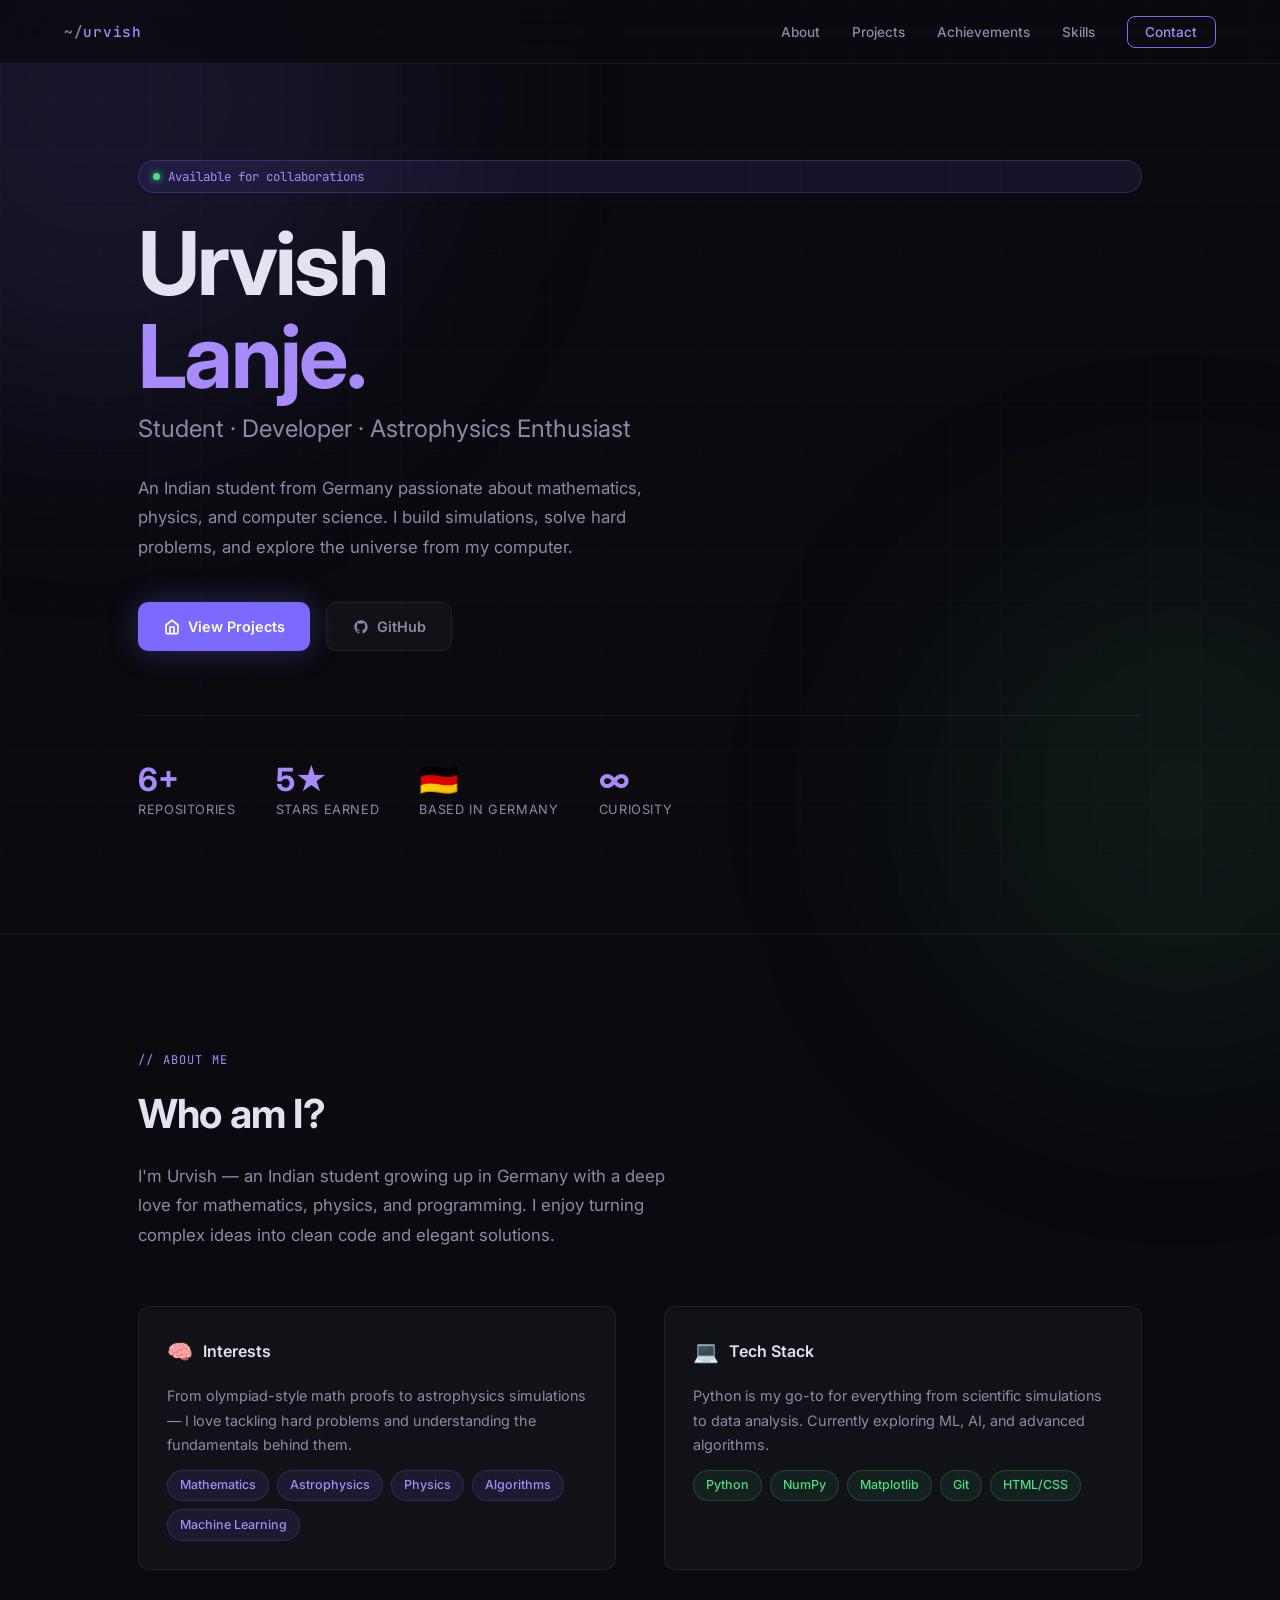
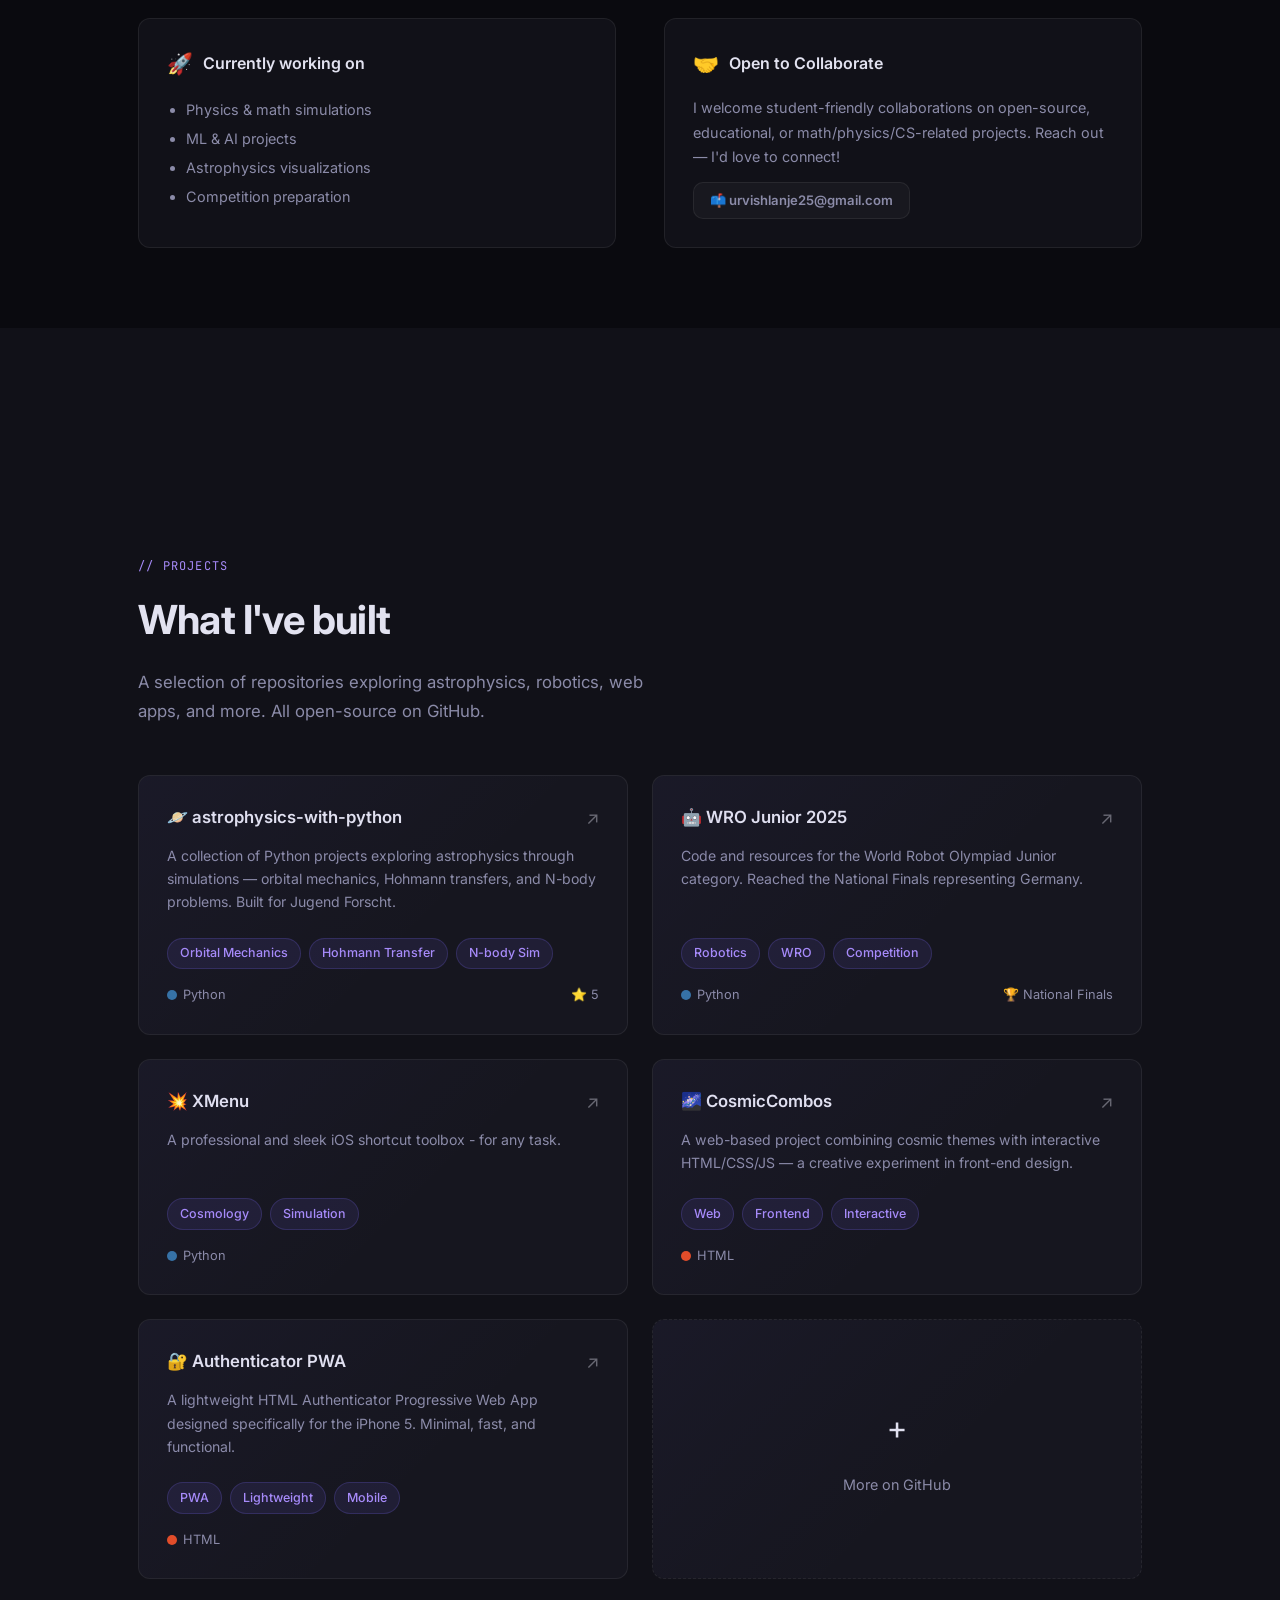
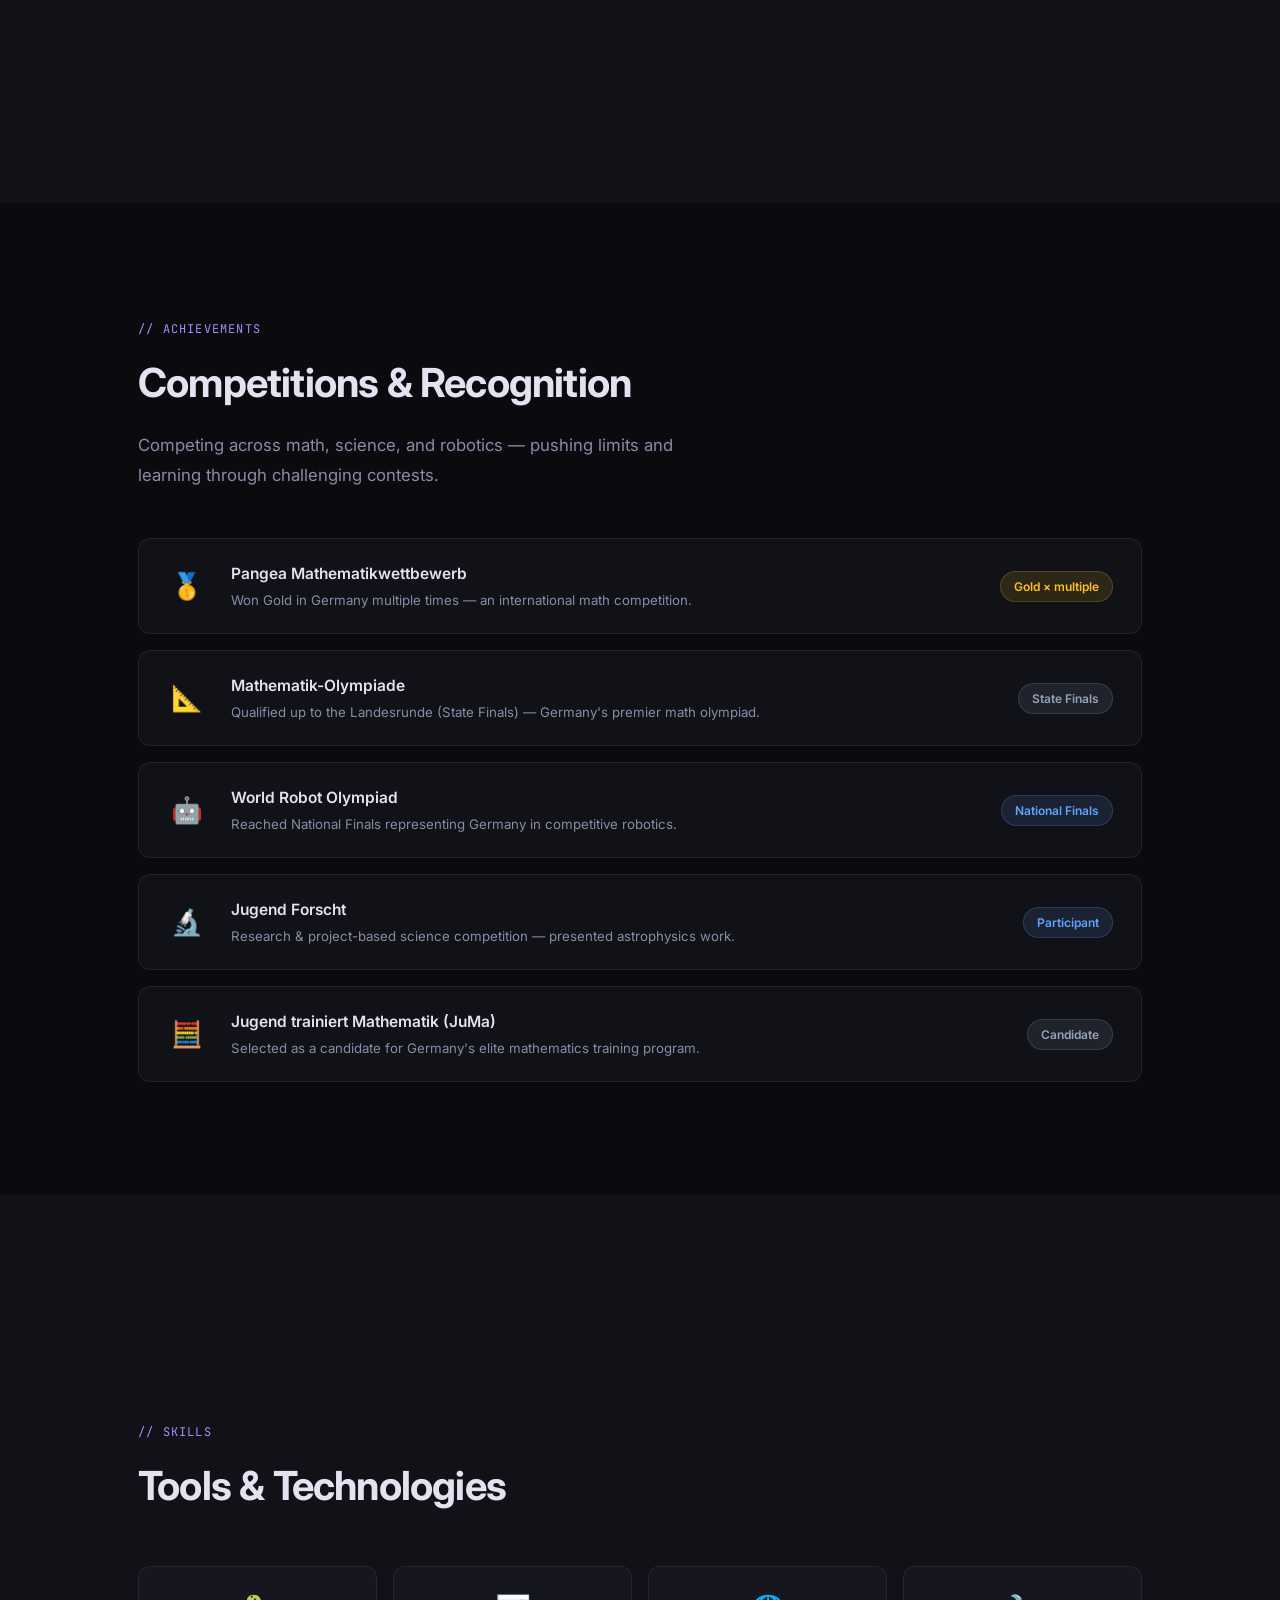
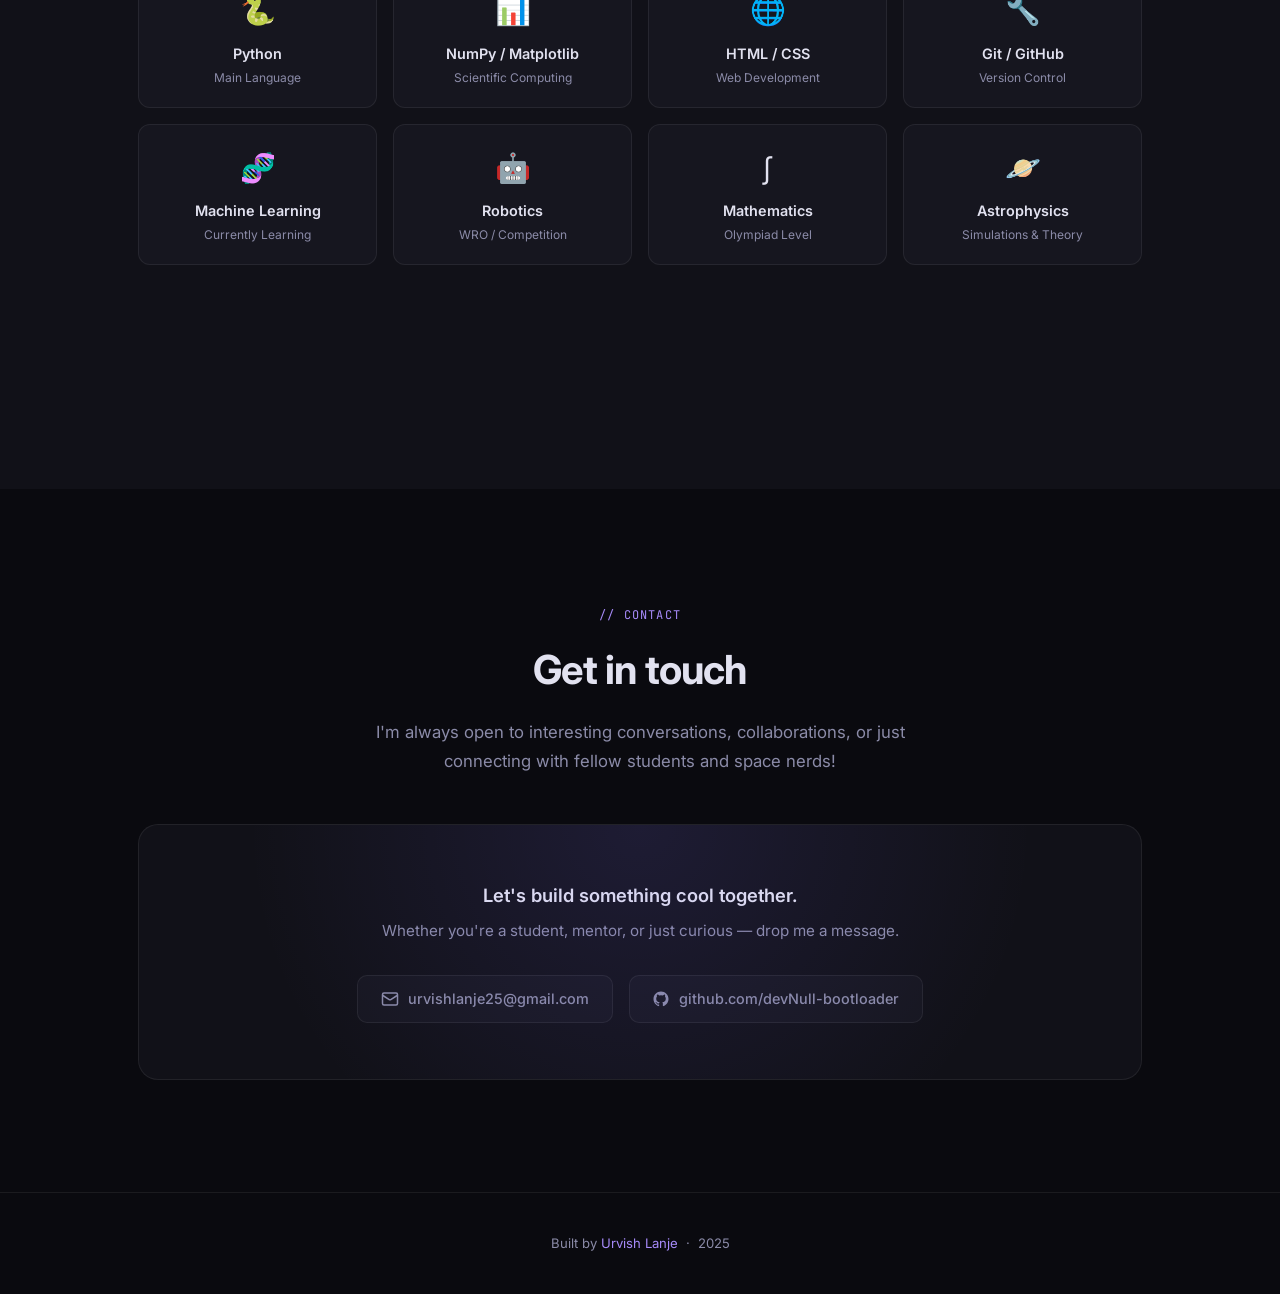
==== index.html @ a24f6a7b "Update project link from Urknall25 to XMenu" ====
<!DOCTYPE html>
<html lang="en">
<head>
  <meta charset="UTF-8" />
  <meta name="viewport" content="width=device-width, initial-scale=1.0" />
  <title>Urvish Lanje — Developer & Problem Solver</title>
  <meta name="description" content="Personal website of Urvish Lanje — student, developer, astrophysics enthusiast." />
  <link rel="preconnect" href="https://fonts.googleapis.com" />
  <link rel="preconnect" href="https://fonts.gstatic.com" crossorigin />
  <link href="https://fonts.googleapis.com/css2?family=Inter:wght@300;400;500;600;700&family=JetBrains+Mono:wght@400;500&display=swap" rel="stylesheet" />
  <style>
    /* ── Reset & Variables ─────────────────────────────── */
    *, *::before, *::after { box-sizing: border-box; margin: 0; padding: 0; }

    :root {
      --bg:        #0a0a0f;
      --bg2:       #111118;
      --bg3:       #16161f;
      --border:    rgba(255,255,255,.07);
      --accent:    #7c6aff;
      --accent2:   #a78bfa;
      --text:      #e2e2f0;
      --text-dim:  #8b8ba8;
      --green:     #4ade80;
      --radius:    12px;
      --transition: .25s cubic-bezier(.4,0,.2,1);
    }

    html { scroll-behavior: smooth; }

    body {
      font-family: 'Inter', sans-serif;
      background: var(--bg);
      color: var(--text);
      line-height: 1.6;
      overflow-x: hidden;
    }

    a { color: inherit; text-decoration: none; }

    /* ── Animated Background ───────────────────────────── */
    .bg-grid {
      position: fixed; inset: 0; z-index: 0;
      background-image:
        linear-gradient(rgba(124,106,255,.03) 1px, transparent 1px),
        linear-gradient(90deg, rgba(124,106,255,.03) 1px, transparent 1px);
      background-size: 50px 50px;
      pointer-events: none;
    }

    .bg-orb {
      position: fixed; border-radius: 50%;
      filter: blur(120px); pointer-events: none; z-index: 0;
    }
    .bg-orb-1 {
      width: 600px; height: 600px;
      background: rgba(124,106,255,.12);
      top: -200px; left: -200px;
    }
    .bg-orb-2 {
      width: 500px; height: 500px;
      background: rgba(74,222,128,.07);
      bottom: -150px; right: -150px;
    }

    /* ── Navigation ────────────────────────────────────── */
    nav {
      position: fixed; top: 0; left: 0; right: 0; z-index: 100;
      display: flex; align-items: center; justify-content: space-between;
      padding: 0 clamp(1.5rem, 5vw, 4rem);
      height: 64px;
      background: rgba(10,10,15,.8);
      backdrop-filter: blur(16px);
      border-bottom: 1px solid var(--border);
    }

    .nav-logo {
      font-family: 'JetBrains Mono', monospace;
      font-weight: 500;
      font-size: .9rem;
      color: var(--accent2);
      letter-spacing: .05em;
    }
    .nav-logo span { color: var(--text-dim); }

    .nav-links {
      display: flex; gap: 2rem; list-style: none;
    }
    .nav-links a {
      font-size: .85rem; font-weight: 500;
      color: var(--text-dim);
      transition: color var(--transition);
    }
    .nav-links a:hover { color: var(--text); }

    .nav-cta {
      font-size: .85rem; font-weight: 600;
      padding: .45rem 1.1rem;
      border: 1px solid var(--accent);
      border-radius: 8px;
      color: var(--accent2) !important;
      transition: background var(--transition), color var(--transition) !important;
    }
    .nav-cta:hover {
      background: var(--accent) !important;
      color: #fff !important;
    }

    /* ── Main wrapper ──────────────────────────────────── */
    main { position: relative; z-index: 1; }

    section {
      width: 100%;
      max-width: 1100px;
      margin: 0 auto;
      padding: 7rem clamp(1.5rem, 5vw, 3rem);
    }

    /* ── Hero ──────────────────────────────────────────── */
    #hero {
      min-height: 100vh;
      display: flex; flex-direction: column;
      justify-content: center;
      padding-top: 10rem;
    }

    .hero-badge {
      display: inline-flex; align-items: center; gap: .5rem;
      font-family: 'JetBrains Mono', monospace;
      font-size: .78rem;
      color: var(--accent2);
      background: rgba(124,106,255,.1);
      border: 1px solid rgba(124,106,255,.25);
      border-radius: 999px;
      padding: .35rem .9rem;
      margin-bottom: 1.5rem;
    }
    .hero-badge::before {
      content: '';
      width: 7px; height: 7px;
      background: var(--green);
      border-radius: 50%;
      box-shadow: 0 0 6px var(--green);
      animation: pulse 2s infinite;
    }
    @keyframes pulse {
      0%,100% { opacity: 1; } 50% { opacity: .4; }
    }

    .hero-name {
      font-size: clamp(3rem, 8vw, 5.5rem);
      font-weight: 700;
      letter-spacing: -.03em;
      line-height: 1.05;
      margin-bottom: .5rem;
    }
    .hero-name .accent { color: var(--accent2); }

    .hero-title {
      font-size: clamp(1.1rem, 3vw, 1.5rem);
      font-weight: 400;
      color: var(--text-dim);
      margin-bottom: 1.6rem;
    }

    .hero-desc {
      max-width: 560px;
      font-size: 1.05rem;
      color: var(--text-dim);
      margin-bottom: 2.5rem;
      line-height: 1.75;
    }

    .hero-buttons {
      display: flex; flex-wrap: wrap; gap: 1rem;
    }

    .btn {
      display: inline-flex; align-items: center; gap: .5rem;
      font-size: .9rem; font-weight: 600;
      padding: .75rem 1.6rem;
      border-radius: 10px;
      transition: all var(--transition);
      cursor: pointer;
    }
    .btn-primary {
      background: var(--accent);
      color: #fff;
      box-shadow: 0 0 30px rgba(124,106,255,.3);
    }
    .btn-primary:hover {
      background: var(--accent2);
      box-shadow: 0 0 45px rgba(124,106,255,.5);
      transform: translateY(-2px);
    }
    .btn-ghost {
      border: 1px solid var(--border);
      color: var(--text-dim);
      background: rgba(255,255,255,.03);
    }
    .btn-ghost:hover {
      border-color: var(--accent);
      color: var(--text);
      transform: translateY(-2px);
    }

    .hero-stats {
      display: flex; flex-wrap: wrap; gap: 2.5rem;
      margin-top: 4rem;
      padding-top: 3rem;
      border-top: 1px solid var(--border);
    }
    .stat-value {
      font-size: 2rem; font-weight: 700;
      color: var(--accent2);
      line-height: 1;
    }
    .stat-label {
      font-size: .8rem; color: var(--text-dim);
      margin-top: .25rem; letter-spacing: .05em;
      text-transform: uppercase;
    }

    /* ── Section headers ───────────────────────────────── */
    .section-tag {
      display: inline-block;
      font-family: 'JetBrains Mono', monospace;
      font-size: .75rem;
      color: var(--accent2);
      letter-spacing: .1em;
      text-transform: uppercase;
      margin-bottom: .75rem;
    }
    .section-title {
      font-size: clamp(1.75rem, 4vw, 2.5rem);
      font-weight: 700;
      letter-spacing: -.02em;
      margin-bottom: 1rem;
    }
    .section-desc {
      font-size: 1.05rem;
      color: var(--text-dim);
      max-width: 540px;
      line-height: 1.75;
    }

    /* ── About ─────────────────────────────────────────── */
    #about { padding-bottom: 5rem; }

    .about-grid {
      display: grid;
      grid-template-columns: 1fr 1fr;
      gap: 3rem;
      margin-top: 3.5rem;
    }

    .about-card {
      background: var(--bg2);
      border: 1px solid var(--border);
      border-radius: var(--radius);
      padding: 1.75rem;
      transition: border-color var(--transition), transform var(--transition);
    }
    .about-card:hover {
      border-color: rgba(124,106,255,.35);
      transform: translateY(-4px);
    }
    .about-card h3 {
      font-size: 1rem; font-weight: 600;
      margin-bottom: 1rem;
      display: flex; align-items: center; gap: .6rem;
    }
    .card-icon {
      font-size: 1.3rem;
    }
    .tag-list {
      display: flex; flex-wrap: wrap; gap: .5rem;
      margin-top: .75rem;
    }
    .tag {
      font-size: .78rem; font-weight: 500;
      padding: .3rem .75rem;
      background: rgba(124,106,255,.1);
      border: 1px solid rgba(124,106,255,.2);
      border-radius: 999px;
      color: var(--accent2);
    }
    .tag.green {
      background: rgba(74,222,128,.08);
      border-color: rgba(74,222,128,.2);
      color: var(--green);
    }

    /* ── Projects ──────────────────────────────────────── */
    #projects { background: var(--bg2); max-width: 100%; padding: 7rem 0; }
    #projects .inner {
      max-width: 1100px; margin: 0 auto;
      padding: 0 clamp(1.5rem, 5vw, 3rem);
    }

    .projects-grid {
      display: grid;
      grid-template-columns: repeat(auto-fill, minmax(320px, 1fr));
      gap: 1.5rem;
      margin-top: 3rem;
    }

    .project-card {
      background: var(--bg3);
      border: 1px solid var(--border);
      border-radius: var(--radius);
      padding: 1.75rem;
      display: flex; flex-direction: column;
      gap: .75rem;
      transition: border-color var(--transition), transform var(--transition), box-shadow var(--transition);
      position: relative;
      overflow: hidden;
    }
    .project-card::before {
      content: '';
      position: absolute; inset: 0;
      background: linear-gradient(135deg, rgba(124,106,255,.04), transparent 60%);
      pointer-events: none;
    }
    .project-card:hover {
      border-color: rgba(124,106,255,.4);
      transform: translateY(-5px);
      box-shadow: 0 20px 40px rgba(0,0,0,.4);
    }

    .project-header {
      display: flex; align-items: flex-start; justify-content: space-between;
    }
    .project-name {
      font-size: 1.05rem; font-weight: 600;
      color: var(--text);
    }
    .project-link-icon {
      opacity: .4; font-size: 1.1rem;
      transition: opacity var(--transition);
    }
    .project-card:hover .project-link-icon { opacity: 1; }

    .project-desc {
      font-size: .88rem;
      color: var(--text-dim);
      line-height: 1.65;
      flex: 1;
    }

    .project-footer {
      display: flex; align-items: center; justify-content: space-between;
      margin-top: .25rem;
    }
    .project-lang {
      display: flex; align-items: center; gap: .4rem;
      font-size: .8rem; color: var(--text-dim);
    }
    .lang-dot {
      width: 10px; height: 10px; border-radius: 50%;
      flex-shrink: 0;
    }
    .lang-python { background: #3572A5; }
    .lang-html   { background: #e34c26; }

    .project-stars {
      font-size: .8rem; color: var(--text-dim);
      display: flex; align-items: center; gap: .3rem;
    }

    /* ── Achievements ──────────────────────────────────── */
    #achievements { }

    .achievements-list {
      display: flex; flex-direction: column; gap: 1rem;
      margin-top: 3rem;
    }

    .achievement-item {
      display: grid;
      grid-template-columns: auto 1fr auto;
      align-items: center;
      gap: 1.5rem;
      background: var(--bg2);
      border: 1px solid var(--border);
      border-radius: var(--radius);
      padding: 1.4rem 1.75rem;
      transition: border-color var(--transition), transform var(--transition);
    }
    .achievement-item:hover {
      border-color: rgba(124,106,255,.35);
      transform: translateX(4px);
    }

    .achievement-icon {
      font-size: 1.6rem;
      width: 2.5rem; text-align: center;
    }

    .achievement-title {
      font-weight: 600; font-size: .97rem;
      margin-bottom: .2rem;
    }
    .achievement-desc {
      font-size: .83rem; color: var(--text-dim);
    }

    .achievement-badge {
      font-size: .75rem; font-weight: 600;
      padding: .3rem .8rem;
      border-radius: 999px;
      white-space: nowrap;
    }
    .badge-gold   { background: rgba(250,204,21,.12); color: #fbbf24; border: 1px solid rgba(251,191,36,.2); }
    .badge-silver { background: rgba(148,163,184,.12); color: #94a3b8; border: 1px solid rgba(148,163,184,.2); }
    .badge-blue   { background: rgba(96,165,250,.12);  color: #60a5fa; border: 1px solid rgba(96,165,250,.2); }

    /* ── Skills ────────────────────────────────────────── */
    #skills { background: var(--bg2); max-width: 100%; padding: 7rem 0; }
    #skills .inner {
      max-width: 1100px; margin: 0 auto;
      padding: 0 clamp(1.5rem, 5vw, 3rem);
    }

    .skills-grid {
      display: grid;
      grid-template-columns: repeat(auto-fill, minmax(200px, 1fr));
      gap: 1rem;
      margin-top: 3rem;
    }

    .skill-card {
      background: var(--bg3);
      border: 1px solid var(--border);
      border-radius: var(--radius);
      padding: 1.25rem 1.5rem;
      text-align: center;
      transition: border-color var(--transition), transform var(--transition);
    }
    .skill-card:hover {
      border-color: rgba(124,106,255,.35);
      transform: translateY(-3px);
    }
    .skill-icon { font-size: 1.8rem; margin-bottom: .5rem; }
    .skill-name { font-size: .9rem; font-weight: 600; }
    .skill-level { font-size: .75rem; color: var(--text-dim); margin-top: .2rem; }

    /* ── Contact ───────────────────────────────────────── */
    #contact { text-align: center; }

    .contact-wrapper {
      margin-top: 3rem;
      background: var(--bg2);
      border: 1px solid var(--border);
      border-radius: 20px;
      padding: 3.5rem;
      position: relative;
      overflow: hidden;
    }
    .contact-wrapper::before {
      content: '';
      position: absolute; inset: 0;
      background: radial-gradient(circle at 50% 0%, rgba(124,106,255,.12), transparent 70%);
      pointer-events: none;
    }

    .contact-links {
      display: flex; flex-wrap: wrap; gap: 1rem;
      justify-content: center;
      margin-top: 2rem;
    }

    .contact-link {
      display: flex; align-items: center; gap: .6rem;
      font-size: .9rem; font-weight: 500;
      padding: .7rem 1.4rem;
      background: var(--bg3);
      border: 1px solid var(--border);
      border-radius: 10px;
      color: var(--text-dim);
      transition: all var(--transition);
    }
    .contact-link:hover {
      border-color: var(--accent);
      color: var(--text);
      transform: translateY(-2px);
    }

    /* ── Footer ────────────────────────────────────────── */
    footer {
      text-align: center;
      padding: 2.5rem 1.5rem;
      border-top: 1px solid var(--border);
      color: var(--text-dim);
      font-size: .82rem;
      position: relative; z-index: 1;
    }
    footer a { color: var(--accent2); }
    footer a:hover { text-decoration: underline; }

    /* ── Divider ───────────────────────────────────────── */
    .divider {
      width: 100%; height: 1px;
      background: var(--border);
      position: relative; z-index: 1;
    }

    /* ── Scroll reveal ─────────────────────────────────── */
    .reveal {
      opacity: 0;
      transform: translateY(24px);
      transition: opacity .65s ease, transform .65s ease;
    }
    .reveal.visible {
      opacity: 1;
      transform: translateY(0);
    }

    /* ── Responsive ────────────────────────────────────── */
    @media (max-width: 768px) {
      .nav-links { display: none; }
      .about-grid { grid-template-columns: 1fr; }
      .achievement-item { grid-template-columns: auto 1fr; }
      .achievement-badge { display: none; }
      .contact-wrapper { padding: 2rem 1.5rem; }
    }
  </style>
</head>
<body>

  <!-- Background decorations -->
  <div class="bg-grid" aria-hidden="true"></div>
  <div class="bg-orb bg-orb-1" aria-hidden="true"></div>
  <div class="bg-orb bg-orb-2" aria-hidden="true"></div>

  <!-- Navigation -->
  <nav>
    <span class="nav-logo"><span>~/</span>urvish</span>
    <ul class="nav-links">
      <li><a href="#about">About</a></li>
      <li><a href="#projects">Projects</a></li>
      <li><a href="#achievements">Achievements</a></li>
      <li><a href="#skills">Skills</a></li>
      <li><a href="#contact" class="nav-cta">Contact</a></li>
    </ul>
  </nav>

  <main>
    <!-- ── Hero ── -->
    <section id="hero">
      <div class="hero-badge">Available for collaborations</div>

      <h1 class="hero-name">
        Urvish<br><span class="accent">Lanje.</span>
      </h1>

      <p class="hero-title">Student · Developer · Astrophysics Enthusiast</p>

      <p class="hero-desc">
        An Indian student from Germany passionate about mathematics, physics, and
        computer science. I build simulations, solve hard problems, and explore the
        universe from my computer.
      </p>

      <div class="hero-buttons">
        <a href="#projects" class="btn btn-primary">
          <svg width="16" height="16" viewBox="0 0 24 24" fill="none" stroke="currentColor" stroke-width="2.5"><path d="M3 9l9-7 9 7v11a2 2 0 0 1-2 2H5a2 2 0 0 1-2-2z"/><polyline points="9 22 9 12 15 12 15 22"/></svg>
          View Projects
        </a>
        <a href="https://github.com/devNull-bootloader" target="_blank" rel="noopener" class="btn btn-ghost">
          <svg width="16" height="16" viewBox="0 0 24 24" fill="currentColor"><path d="M12 2C6.477 2 2 6.477 2 12c0 4.418 2.865 8.166 6.839 9.489.5.092.682-.217.682-.482 0-.237-.009-.868-.013-1.703-2.782.604-3.369-1.341-3.369-1.341-.454-1.154-1.11-1.462-1.11-1.462-.908-.62.069-.608.069-.608 1.003.07 1.531 1.03 1.531 1.03.892 1.529 2.341 1.087 2.91.832.092-.647.35-1.088.636-1.338-2.22-.253-4.555-1.11-4.555-4.943 0-1.091.39-1.984 1.029-2.683-.103-.253-.446-1.27.098-2.647 0 0 .84-.269 2.75 1.025A9.578 9.578 0 0 1 12 6.836a9.59 9.59 0 0 1 2.504.337c1.909-1.294 2.747-1.025 2.747-1.025.546 1.377.203 2.394.1 2.647.64.699 1.028 1.592 1.028 2.683 0 3.842-2.339 4.687-4.566 4.935.359.309.678.919.678 1.852 0 1.336-.012 2.415-.012 2.742 0 .267.18.578.688.48C19.138 20.163 22 16.418 22 12c0-5.523-4.477-10-10-10z"/></svg>
          GitHub
        </a>
      </div>

      <div class="hero-stats">
        <div>
          <div class="stat-value">6+</div>
          <div class="stat-label">Repositories</div>
        </div>
        <div>
          <div class="stat-value">5★</div>
          <div class="stat-label">Stars earned</div>
        </div>
        <div>
          <div class="stat-value">🇩🇪</div>
          <div class="stat-label">Based in Germany</div>
        </div>
        <div>
          <div class="stat-value">∞</div>
          <div class="stat-label">Curiosity</div>
        </div>
      </div>
    </section>

    <div class="divider"></div>

    <!-- ── About ── -->
    <section id="about" class="reveal">
      <span class="section-tag">// about me</span>
      <h2 class="section-title">Who am I?</h2>
      <p class="section-desc">
        I'm Urvish — an Indian student growing up in Germany with a deep love for
        mathematics, physics, and programming. I enjoy turning complex ideas into
        clean code and elegant solutions.
      </p>

      <div class="about-grid">
        <div class="about-card reveal">
          <h3><span class="card-icon">🧠</span> Interests</h3>
          <p style="font-size:.9rem; color:var(--text-dim); line-height:1.7;">
            From olympiad-style math proofs to astrophysics simulations — I love
            tackling hard problems and understanding the fundamentals behind them.
          </p>
          <div class="tag-list">
            <span class="tag">Mathematics</span>
            <span class="tag">Astrophysics</span>
            <span class="tag">Physics</span>
            <span class="tag">Algorithms</span>
            <span class="tag">Machine Learning</span>
          </div>
        </div>

        <div class="about-card reveal">
          <h3><span class="card-icon">💻</span> Tech Stack</h3>
          <p style="font-size:.9rem; color:var(--text-dim); line-height:1.7;">
            Python is my go-to for everything from scientific simulations to data
            analysis. Currently exploring ML, AI, and advanced algorithms.
          </p>
          <div class="tag-list">
            <span class="tag green">Python</span>
            <span class="tag green">NumPy</span>
            <span class="tag green">Matplotlib</span>
            <span class="tag green">Git</span>
            <span class="tag green">HTML/CSS</span>
          </div>
        </div>

        <div class="about-card reveal">
          <h3><span class="card-icon">🚀</span> Currently working on</h3>
          <ul style="font-size:.9rem; color:var(--text-dim); line-height:2; padding-left:1.2rem;">
            <li>Physics & math simulations</li>
            <li>ML &amp; AI projects</li>
            <li>Astrophysics visualizations</li>
            <li>Competition preparation</li>
          </ul>
        </div>

        <div class="about-card reveal">
          <h3><span class="card-icon">🤝</span> Open to Collaborate</h3>
          <p style="font-size:.9rem; color:var(--text-dim); line-height:1.7;">
            I welcome student-friendly collaborations on open-source, educational,
            or math/physics/CS-related projects. Reach out — I'd love to connect!
          </p>
          <div style="margin-top:.75rem;">
            <a href="mailto:urvishlanje25@gmail.com" class="btn btn-ghost" style="font-size:.82rem; padding:.45rem 1rem;">
              📫 urvishlanje25@gmail.com
            </a>
          </div>
        </div>
      </div>
    </section>

    <!-- ── Projects ── -->
    <div id="projects" style="background:var(--bg2); position:relative; z-index:1;">
      <div class="inner" style="padding-top:7rem; padding-bottom:7rem;">
        <span class="section-tag reveal">// projects</span>
        <h2 class="section-title reveal">What I've built</h2>
        <p class="section-desc reveal">
          A selection of repositories exploring astrophysics, robotics, web apps,
          and more. All open-source on GitHub.
        </p>

        <div class="projects-grid">

          <a href="https://github.com/devNull-bootloader/astrophysics-with-python" target="_blank" rel="noopener" class="project-card reveal">
            <div class="project-header">
              <span class="project-name">🪐 astrophysics-with-python</span>
              <span class="project-link-icon">↗</span>
            </div>
            <p class="project-desc">
              A collection of Python projects exploring astrophysics through
              simulations — orbital mechanics, Hohmann transfers, and N-body
              problems. Built for Jugend Forscht.
            </p>
            <div class="tag-list">
              <span class="tag">Orbital Mechanics</span>
              <span class="tag">Hohmann Transfer</span>
              <span class="tag">N-body Sim</span>
            </div>
            <div class="project-footer">
              <div class="project-lang">
                <span class="lang-dot lang-python"></span> Python
              </div>
              <div class="project-stars">⭐ 5</div>
            </div>
          </a>

          <a href="https://github.com/devNull-bootloader/WRO_Junior_2025" target="_blank" rel="noopener" class="project-card reveal">
            <div class="project-header">
              <span class="project-name">🤖 WRO Junior 2025</span>
              <span class="project-link-icon">↗</span>
            </div>
            <p class="project-desc">
              Code and resources for the World Robot Olympiad Junior category.
              Reached the National Finals representing Germany.
            </p>
            <div class="tag-list">
              <span class="tag">Robotics</span>
              <span class="tag">WRO</span>
              <span class="tag">Competition</span>
            </div>
            <div class="project-footer">
              <div class="project-lang">
                <span class="lang-dot lang-python"></span> Python
              </div>
              <div class="project-stars">🏆 National Finals</div>
            </div>
          </a>

          <a href="https://github.com/theodorismmmm/XMenu" target="_blank" rel="noopener" class="project-card reveal">
            <div class="project-header">
              <span class="project-name">💥 XMenu</span>
              <span class="project-link-icon">↗</span>
            </div>
            <p class="project-desc">
              A professional and sleek iOS shortcut toolbox - for any task.
            </p>
            <div class="tag-list">
              <span class="tag">Cosmology</span>
              <span class="tag">Simulation</span>
            </div>
            <div class="project-footer">
              <div class="project-lang">
                <span class="lang-dot lang-python"></span> Python
              </div>
            </div>
          </a>

          <a href="https://github.com/devNull-bootloader/CosmicCombos" target="_blank" rel="noopener" class="project-card reveal">
            <div class="project-header">
              <span class="project-name">🌌 CosmicCombos</span>
              <span class="project-link-icon">↗</span>
            </div>
            <p class="project-desc">
              A web-based project combining cosmic themes with interactive
              HTML/CSS/JS — a creative experiment in front-end design.
            </p>
            <div class="tag-list">
              <span class="tag">Web</span>
              <span class="tag">Frontend</span>
              <span class="tag">Interactive</span>
            </div>
            <div class="project-footer">
              <div class="project-lang">
                <span class="lang-dot lang-html"></span> HTML
              </div>
            </div>
          </a>

          <a href="https://github.com/devNull-bootloader/authenticator.github.io" target="_blank" rel="noopener" class="project-card reveal">
            <div class="project-header">
              <span class="project-name">🔐 Authenticator PWA</span>
              <span class="project-link-icon">↗</span>
            </div>
            <p class="project-desc">
              A lightweight HTML Authenticator Progressive Web App designed
              specifically for the iPhone 5. Minimal, fast, and functional.
            </p>
            <div class="tag-list">
              <span class="tag">PWA</span>
              <span class="tag">Lightweight</span>
              <span class="tag">Mobile</span>
            </div>
            <div class="project-footer">
              <div class="project-lang">
                <span class="lang-dot lang-html"></span> HTML
              </div>
            </div>
          </a>

          <a href="https://github.com/devNull-bootloader?tab=repositories" target="_blank" rel="noopener" class="project-card reveal" style="border-style:dashed; justify-content:center; align-items:center; text-align:center; min-height:180px;">
            <span style="font-size:2rem;">+</span>
            <span style="font-size:.9rem; color:var(--text-dim); margin-top:.5rem;">More on GitHub</span>
          </a>

        </div>
      </div>
    </div>

    <!-- ── Achievements ── -->
    <section id="achievements" class="reveal">
      <span class="section-tag">// achievements</span>
      <h2 class="section-title">Competitions & Recognition</h2>
      <p class="section-desc">
        Competing across math, science, and robotics — pushing limits and learning
        through challenging contests.
      </p>

      <div class="achievements-list">

        <div class="achievement-item reveal">
          <span class="achievement-icon">🥇</span>
          <div>
            <div class="achievement-title">Pangea Mathematikwettbewerb</div>
            <div class="achievement-desc">Won Gold in Germany multiple times — an international math competition.</div>
          </div>
          <span class="achievement-badge badge-gold">Gold × multiple</span>
        </div>

        <div class="achievement-item reveal">
          <span class="achievement-icon">📐</span>
          <div>
            <div class="achievement-title">Mathematik-Olympiade</div>
            <div class="achievement-desc">Qualified up to the Landesrunde (State Finals) — Germany's premier math olympiad.</div>
          </div>
          <span class="achievement-badge badge-silver">State Finals</span>
        </div>

        <div class="achievement-item reveal">
          <span class="achievement-icon">🤖</span>
          <div>
            <div class="achievement-title">World Robot Olympiad</div>
            <div class="achievement-desc">Reached National Finals representing Germany in competitive robotics.</div>
          </div>
          <span class="achievement-badge badge-blue">National Finals</span>
        </div>

        <div class="achievement-item reveal">
          <span class="achievement-icon">🔬</span>
          <div>
            <div class="achievement-title">Jugend Forscht</div>
            <div class="achievement-desc">Research & project-based science competition — presented astrophysics work.</div>
          </div>
          <span class="achievement-badge badge-blue">Participant</span>
        </div>

        <div class="achievement-item reveal">
          <span class="achievement-icon">🧮</span>
          <div>
            <div class="achievement-title">Jugend trainiert Mathematik (JuMa)</div>
            <div class="achievement-desc">Selected as a candidate for Germany's elite mathematics training program.</div>
          </div>
          <span class="achievement-badge badge-silver">Candidate</span>
        </div>

      </div>
    </section>

    <!-- ── Skills ── -->
    <div id="skills" style="background:var(--bg2); position:relative; z-index:1;">
      <div class="inner" style="padding-top:7rem; padding-bottom:7rem;">
        <span class="section-tag reveal">// skills</span>
        <h2 class="section-title reveal">Tools & Technologies</h2>

        <div class="skills-grid">
          <div class="skill-card reveal">
            <div class="skill-icon">🐍</div>
            <div class="skill-name">Python</div>
            <div class="skill-level">Main Language</div>
          </div>
          <div class="skill-card reveal">
            <div class="skill-icon">📊</div>
            <div class="skill-name">NumPy / Matplotlib</div>
            <div class="skill-level">Scientific Computing</div>
          </div>
          <div class="skill-card reveal">
            <div class="skill-icon">🌐</div>
            <div class="skill-name">HTML / CSS</div>
            <div class="skill-level">Web Development</div>
          </div>
          <div class="skill-card reveal">
            <div class="skill-icon">🔧</div>
            <div class="skill-name">Git / GitHub</div>
            <div class="skill-level">Version Control</div>
          </div>
          <div class="skill-card reveal">
            <div class="skill-icon">🧬</div>
            <div class="skill-name">Machine Learning</div>
            <div class="skill-level">Currently Learning</div>
          </div>
          <div class="skill-card reveal">
            <div class="skill-icon">🤖</div>
            <div class="skill-name">Robotics</div>
            <div class="skill-level">WRO / Competition</div>
          </div>
          <div class="skill-card reveal">
            <div class="skill-icon">∫</div>
            <div class="skill-name">Mathematics</div>
            <div class="skill-level">Olympiad Level</div>
          </div>
          <div class="skill-card reveal">
            <div class="skill-icon">🪐</div>
            <div class="skill-name">Astrophysics</div>
            <div class="skill-level">Simulations & Theory</div>
          </div>
        </div>
      </div>
    </div>

    <!-- ── Contact ── -->
    <section id="contact" class="reveal">
      <span class="section-tag">// contact</span>
      <h2 class="section-title">Get in touch</h2>
      <p class="section-desc" style="margin:0 auto;">
        I'm always open to interesting conversations, collaborations, or just
        connecting with fellow students and space nerds!
      </p>

      <div class="contact-wrapper reveal">
        <p style="font-size:1.15rem; font-weight:600; margin-bottom:.5rem;">Let's build something cool together.</p>
        <p style="font-size:.95rem; color:var(--text-dim);">
          Whether you're a student, mentor, or just curious — drop me a message.
        </p>

        <div class="contact-links">
          <a href="mailto:urvishlanje25@gmail.com" class="contact-link">
            <svg width="18" height="18" viewBox="0 0 24 24" fill="none" stroke="currentColor" stroke-width="2"><rect width="20" height="16" x="2" y="4" rx="2"/><path d="m22 7-8.97 5.7a1.94 1.94 0 0 1-2.06 0L2 7"/></svg>
            urvishlanje25@gmail.com
          </a>
          <a href="https://github.com/devNull-bootloader" target="_blank" rel="noopener" class="contact-link">
            <svg width="18" height="18" viewBox="0 0 24 24" fill="currentColor"><path d="M12 2C6.477 2 2 6.477 2 12c0 4.418 2.865 8.166 6.839 9.489.5.092.682-.217.682-.482 0-.237-.009-.868-.013-1.703-2.782.604-3.369-1.341-3.369-1.341-.454-1.154-1.11-1.462-1.11-1.462-.908-.62.069-.608.069-.608 1.003.07 1.531 1.03 1.531 1.03.892 1.529 2.341 1.087 2.91.832.092-.647.35-1.088.636-1.338-2.22-.253-4.555-1.11-4.555-4.943 0-1.091.39-1.984 1.029-2.683-.103-.253-.446-1.27.098-2.647 0 0 .84-.269 2.75 1.025A9.578 9.578 0 0 1 12 6.836a9.59 9.59 0 0 1 2.504.337c1.909-1.294 2.747-1.025 2.747-1.025.546 1.377.203 2.394.1 2.647.64.699 1.028 1.592 1.028 2.683 0 3.842-2.339 4.687-4.566 4.935.359.309.678.919.678 1.852 0 1.336-.012 2.415-.012 2.742 0 .267.18.578.688.48C19.138 20.163 22 16.418 22 12c0-5.523-4.477-10-10-10z"/></svg>
            github.com/devNull-bootloader
          </a>
        </div>
      </div>
    </section>
  </main>

  <footer>
    <p>Built by <a href="https://github.com/devNull-bootloader">Urvish Lanje</a> &nbsp;·&nbsp; 2025</p>
  </footer>

  <script>
    // Scroll-reveal animation
    const observer = new IntersectionObserver(
      (entries) => entries.forEach(e => {
        if (e.isIntersecting) {
          e.target.classList.add('visible');
          observer.unobserve(e.target);
        }
      }),
      { threshold: 0.1, rootMargin: '0px 0px -40px 0px' }
    );
    document.querySelectorAll('.reveal').forEach(el => observer.observe(el));
  </script>

</body>
</html>
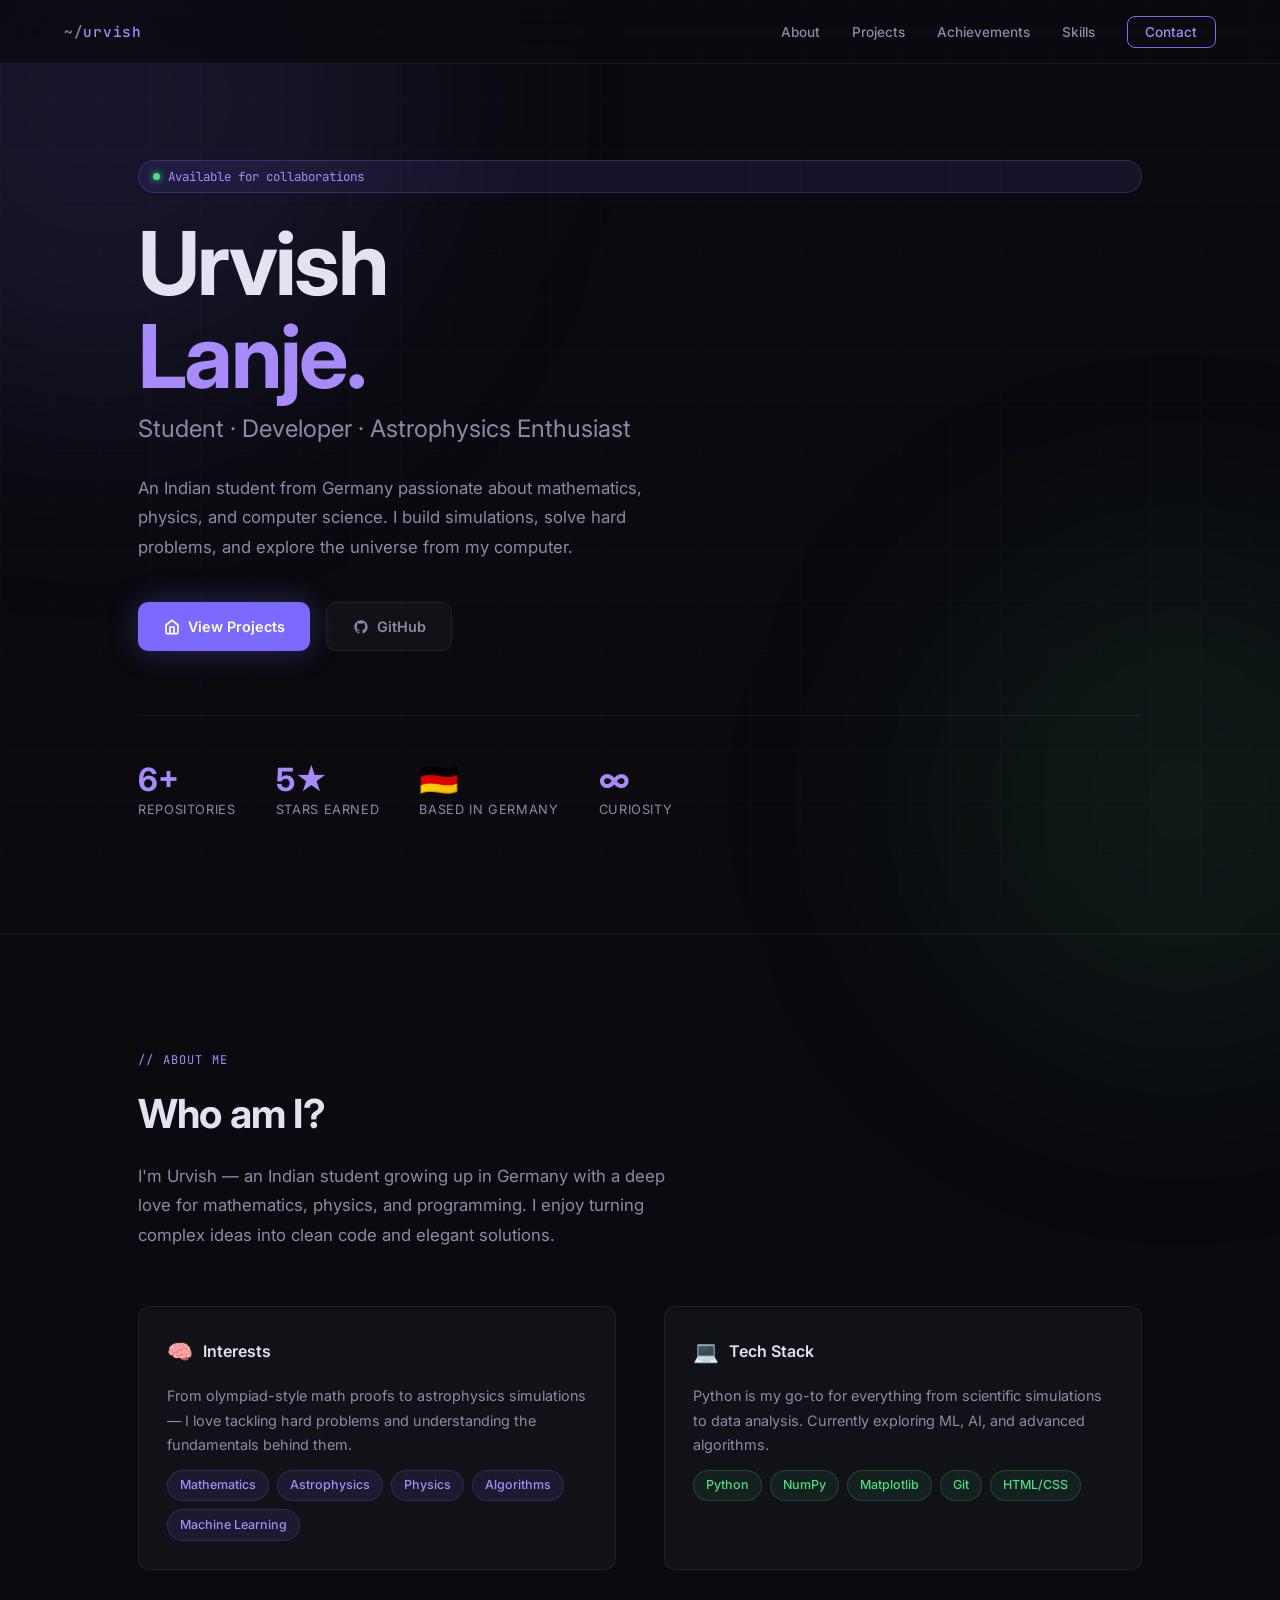
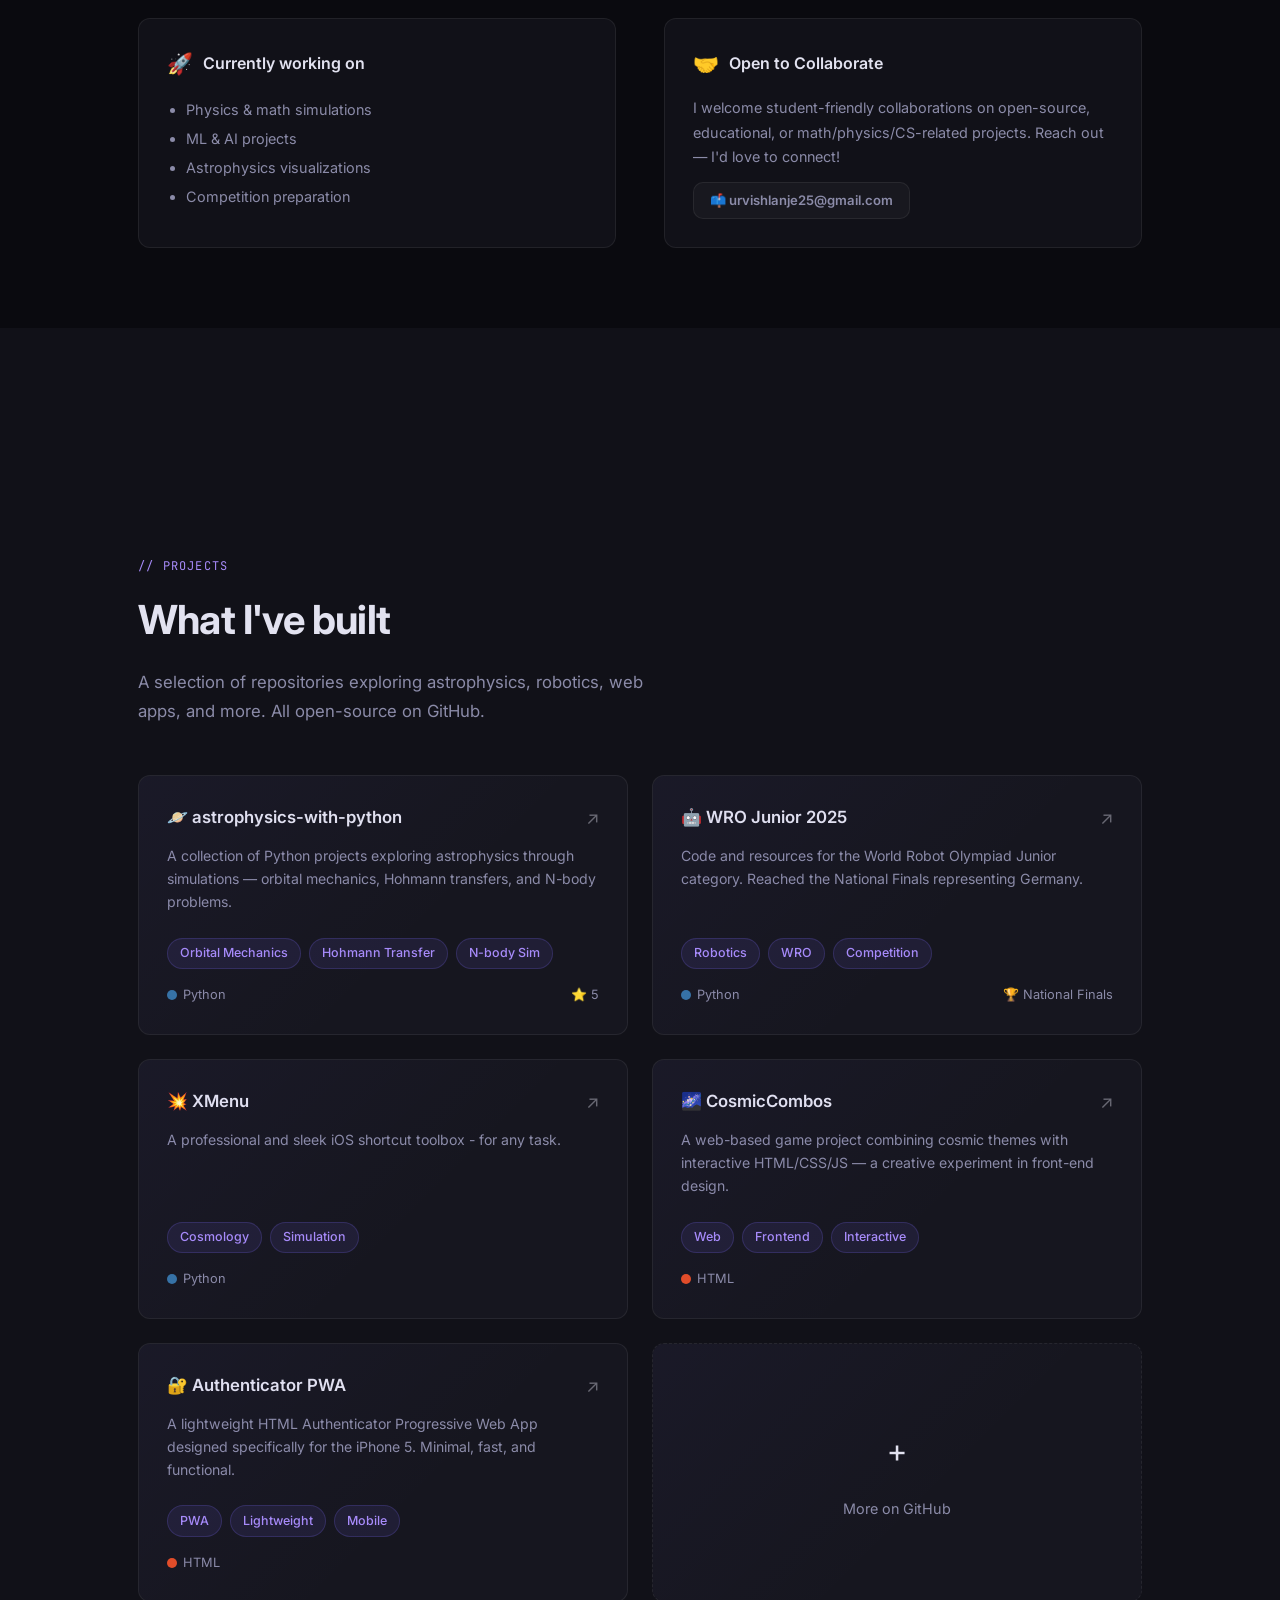
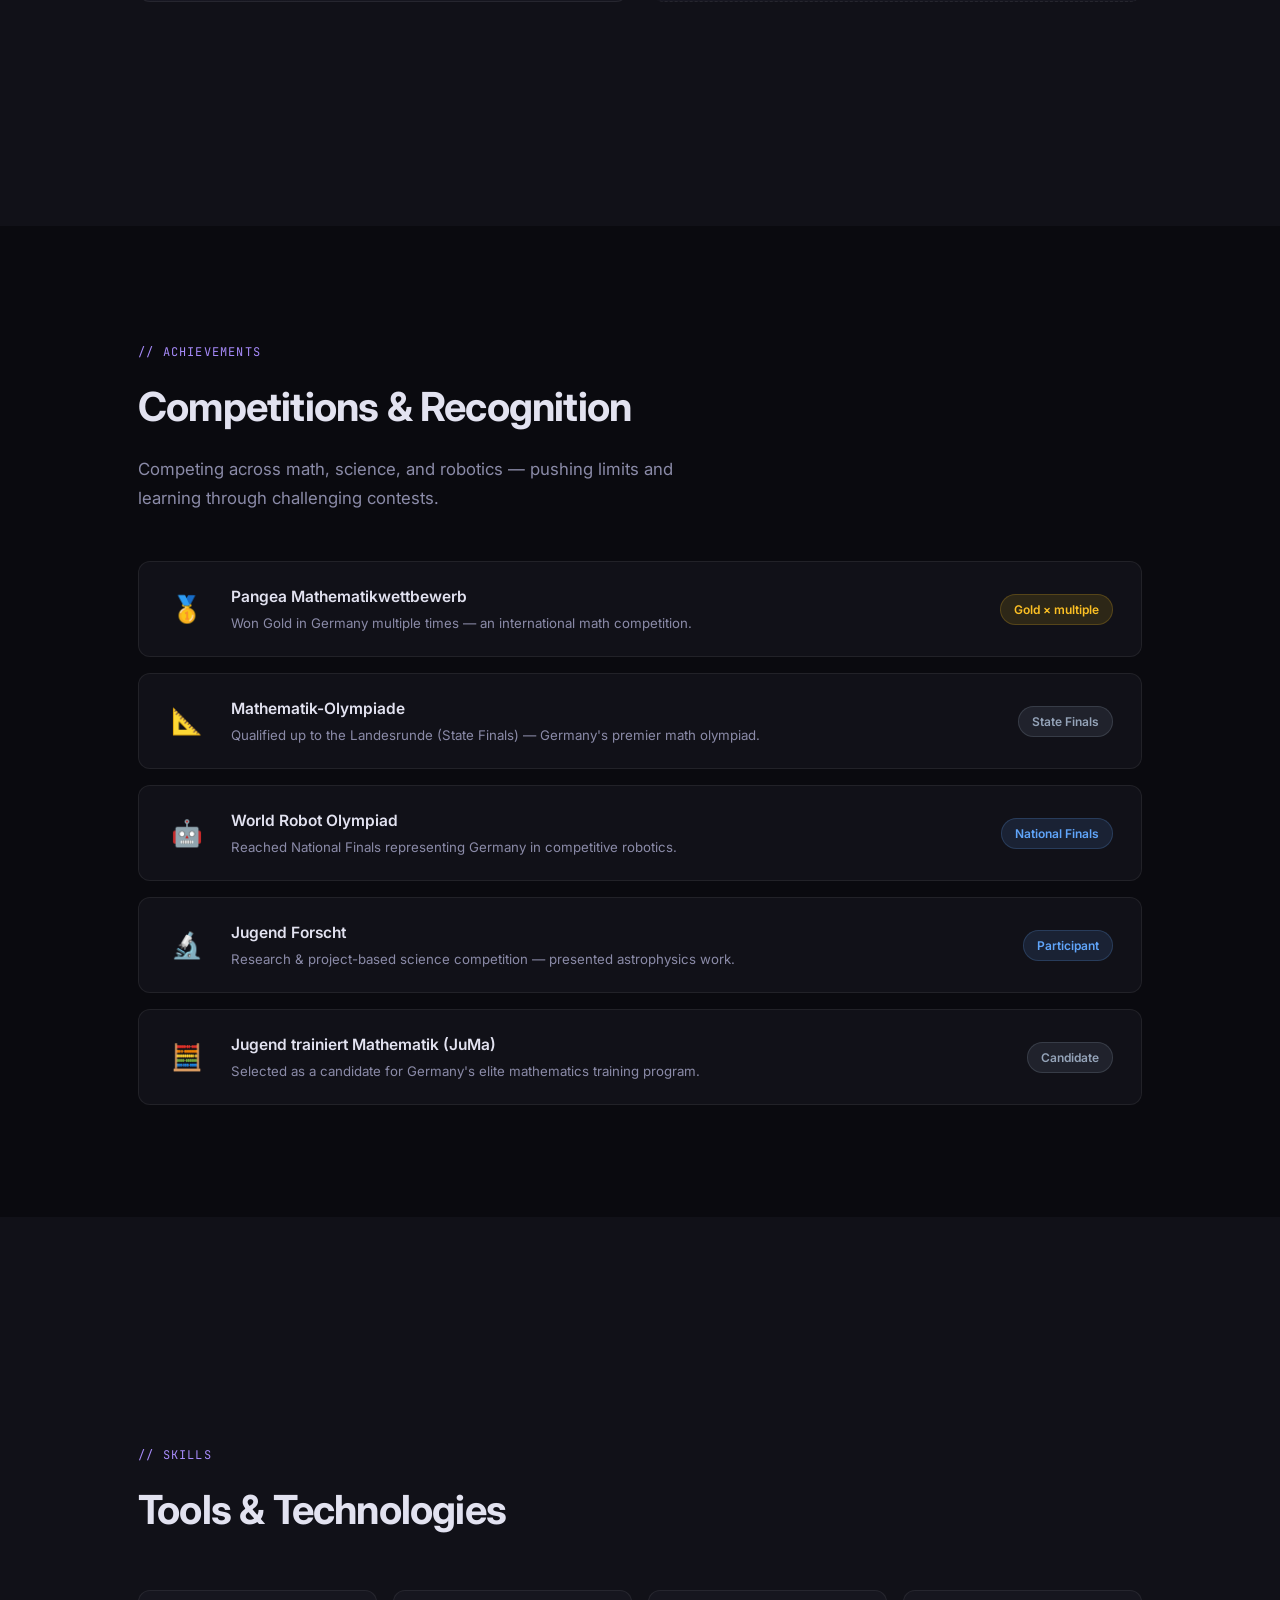
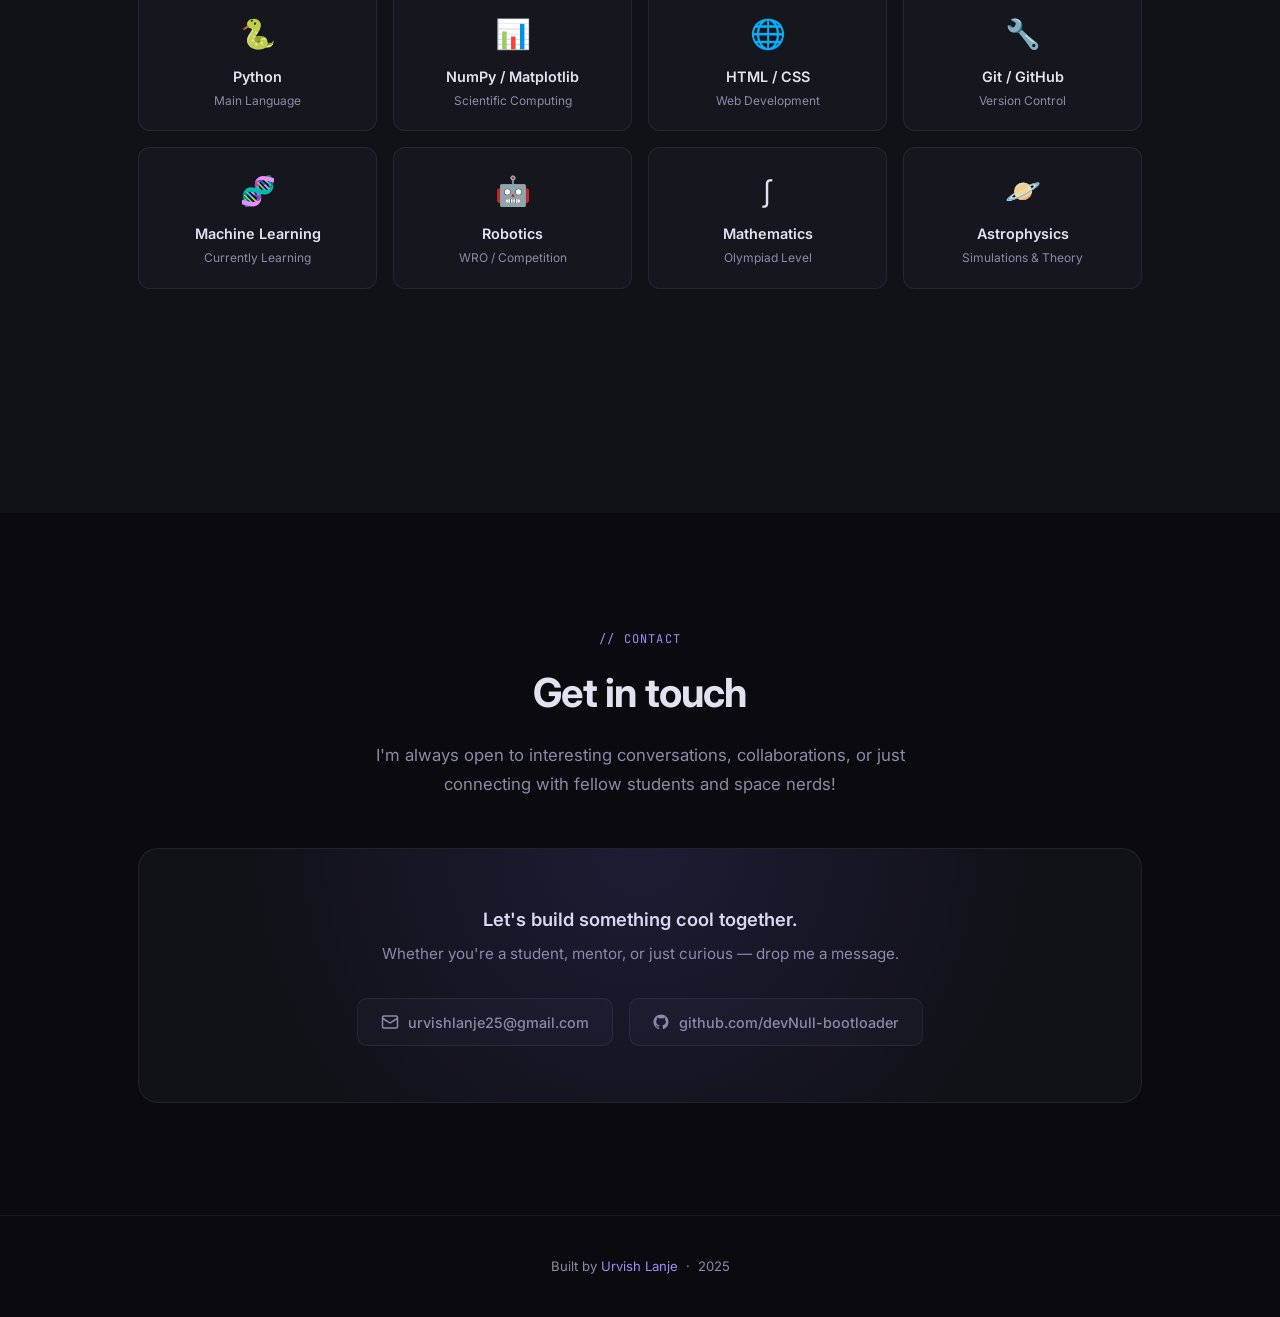
==== commit c49203b1: "Revise project descriptions in index.html Updated project descriptions to enhance clarity." ====
--- a/index.html
+++ b/index.html
@@ -681,7 +681,7 @@
             <p class="project-desc">
               A collection of Python projects exploring astrophysics through
               simulations — orbital mechanics, Hohmann transfers, and N-body
-              problems. Built for Jugend Forscht.
+              problems.
             </p>
             <div class="tag-list">
               <span class="tag">Orbital Mechanics</span>
@@ -743,7 +743,7 @@
               <span class="project-link-icon">↗</span>
             </div>
             <p class="project-desc">
-              A web-based project combining cosmic themes with interactive
+              A web-based game project combining cosmic themes with interactive
               HTML/CSS/JS — a creative experiment in front-end design.
             </p>
             <div class="tag-list">
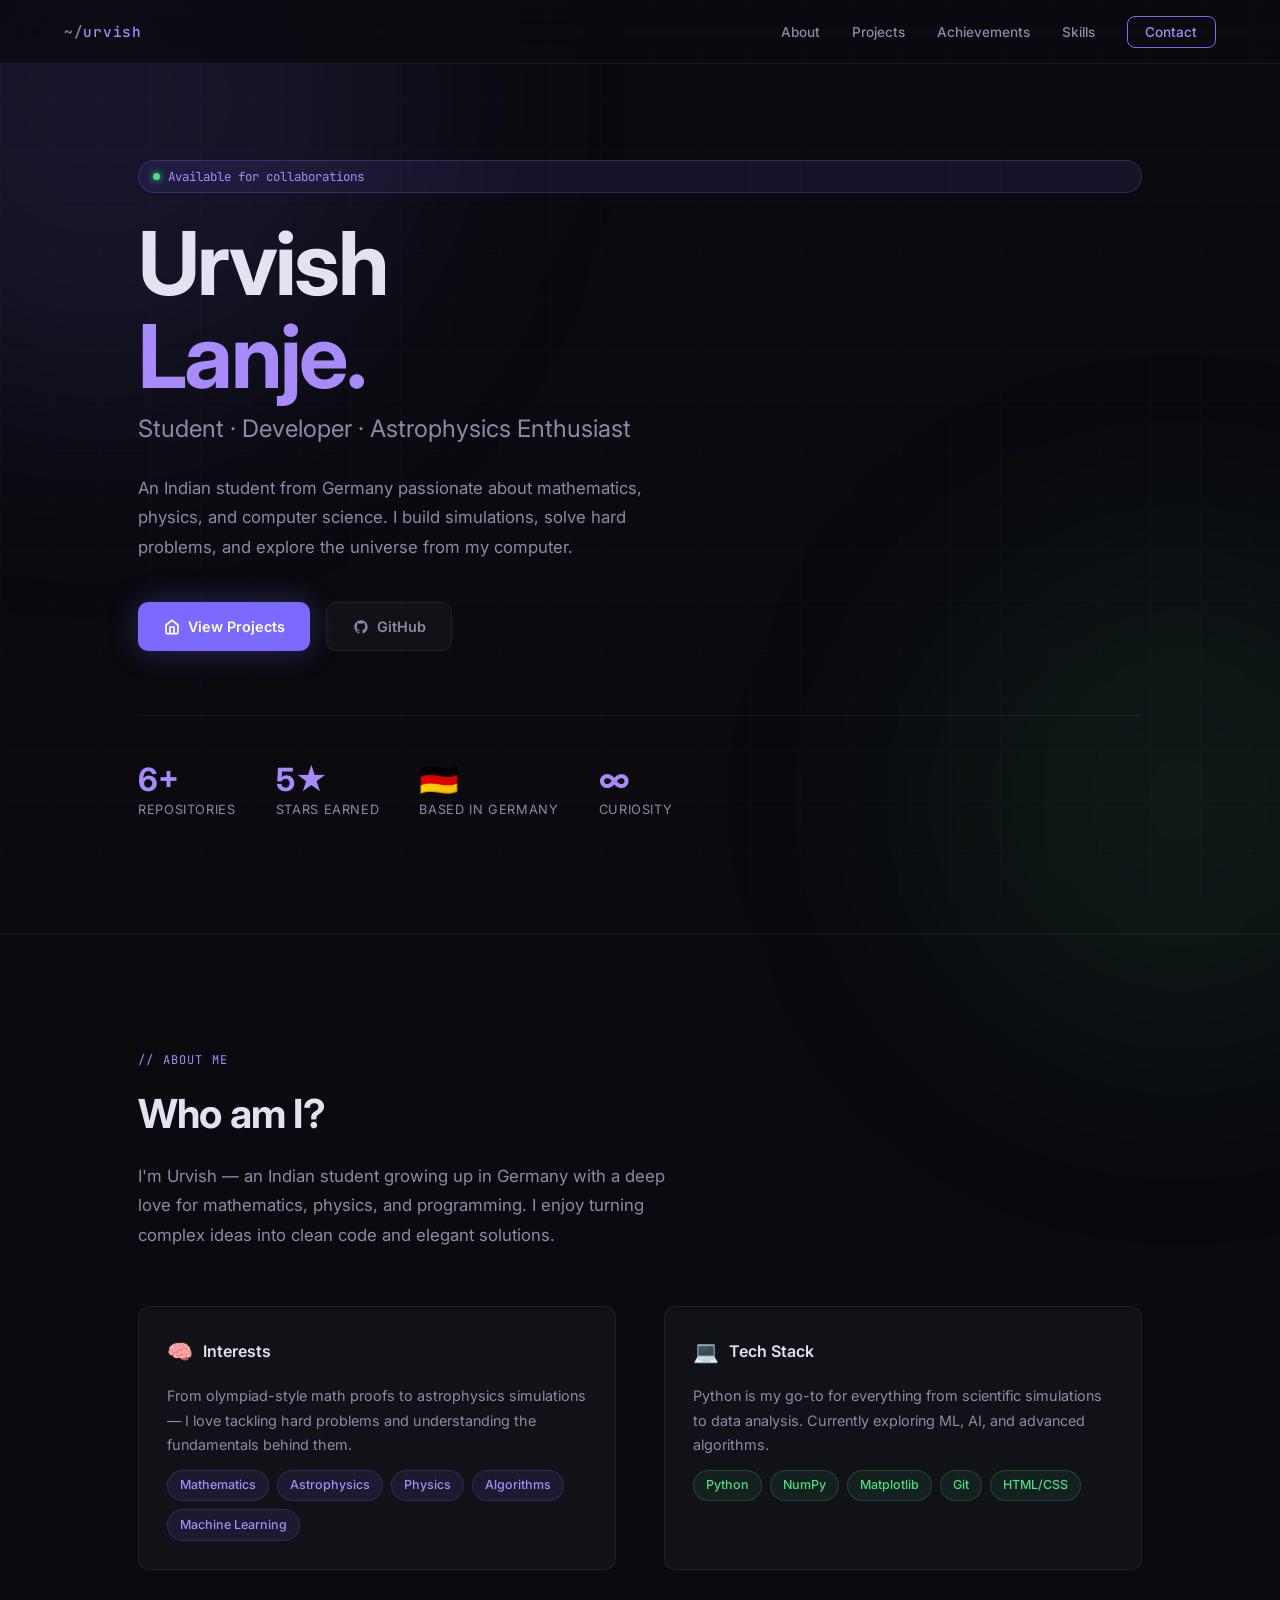
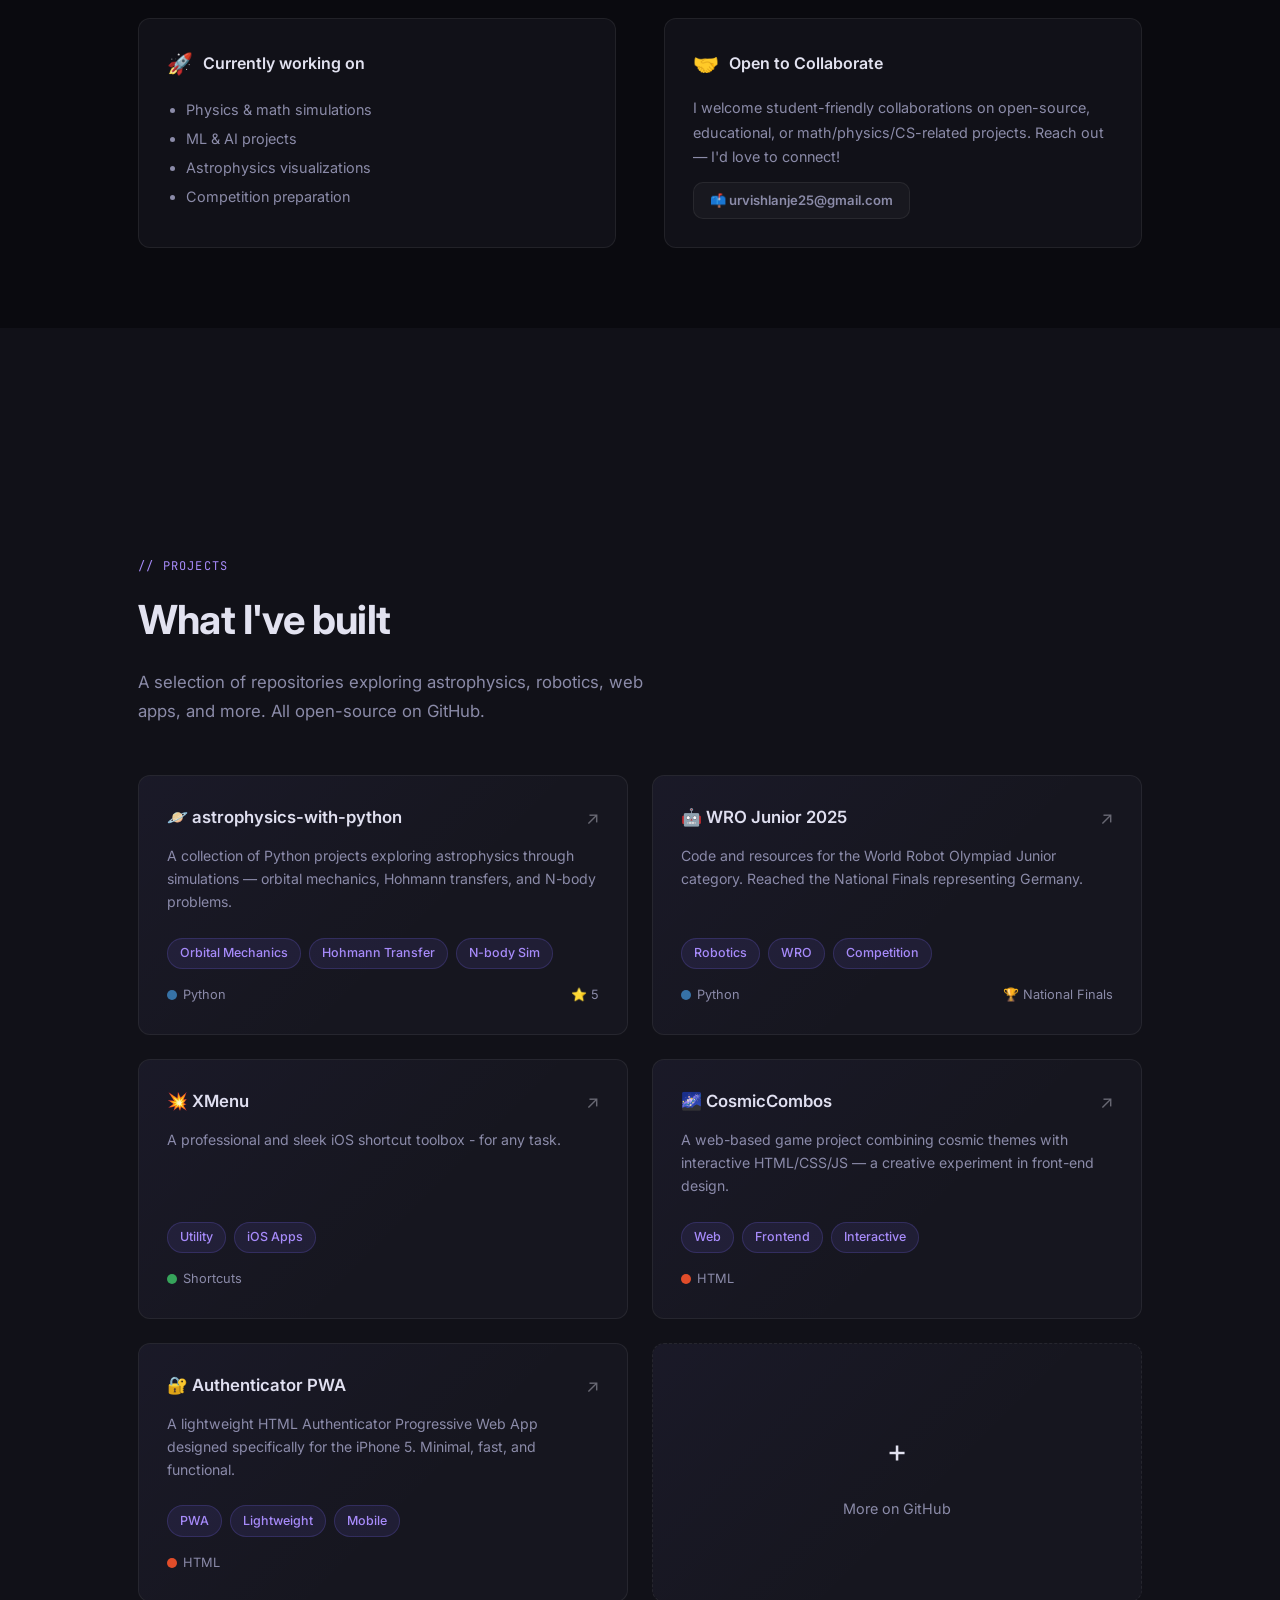
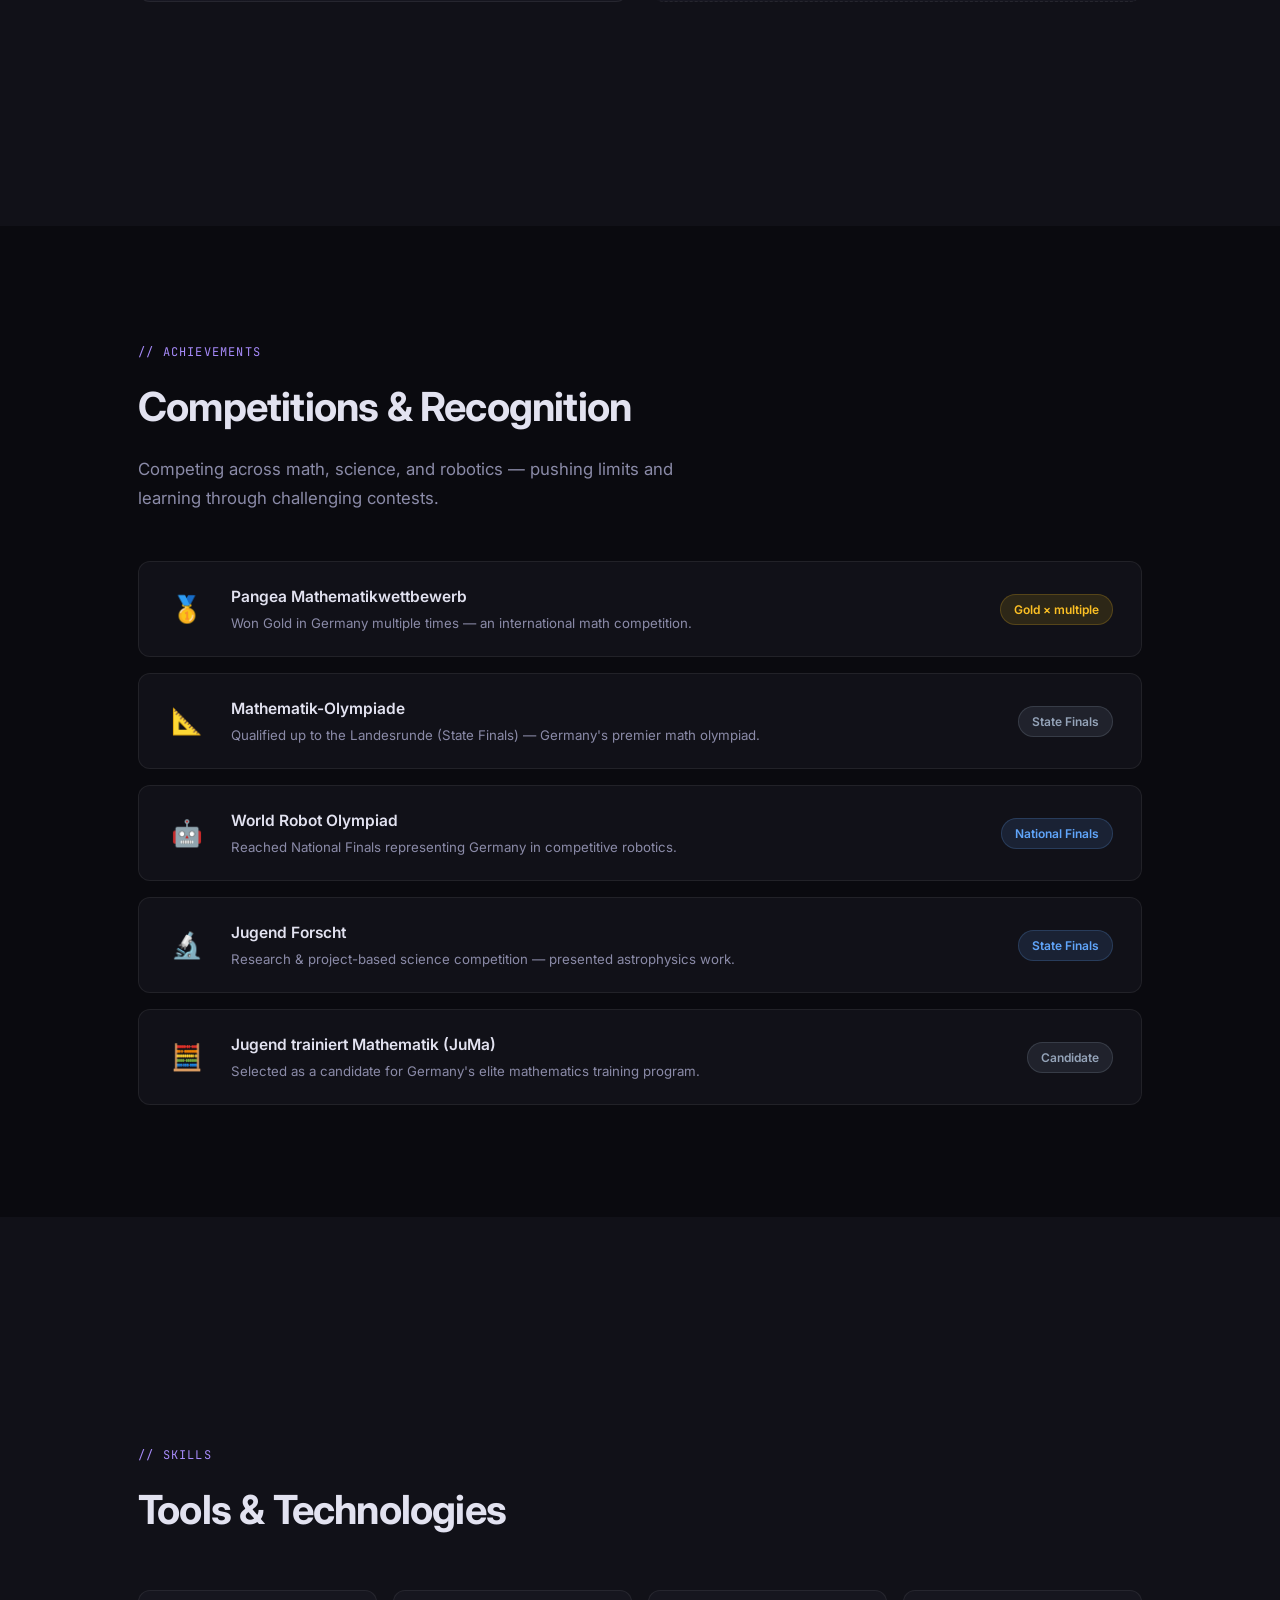
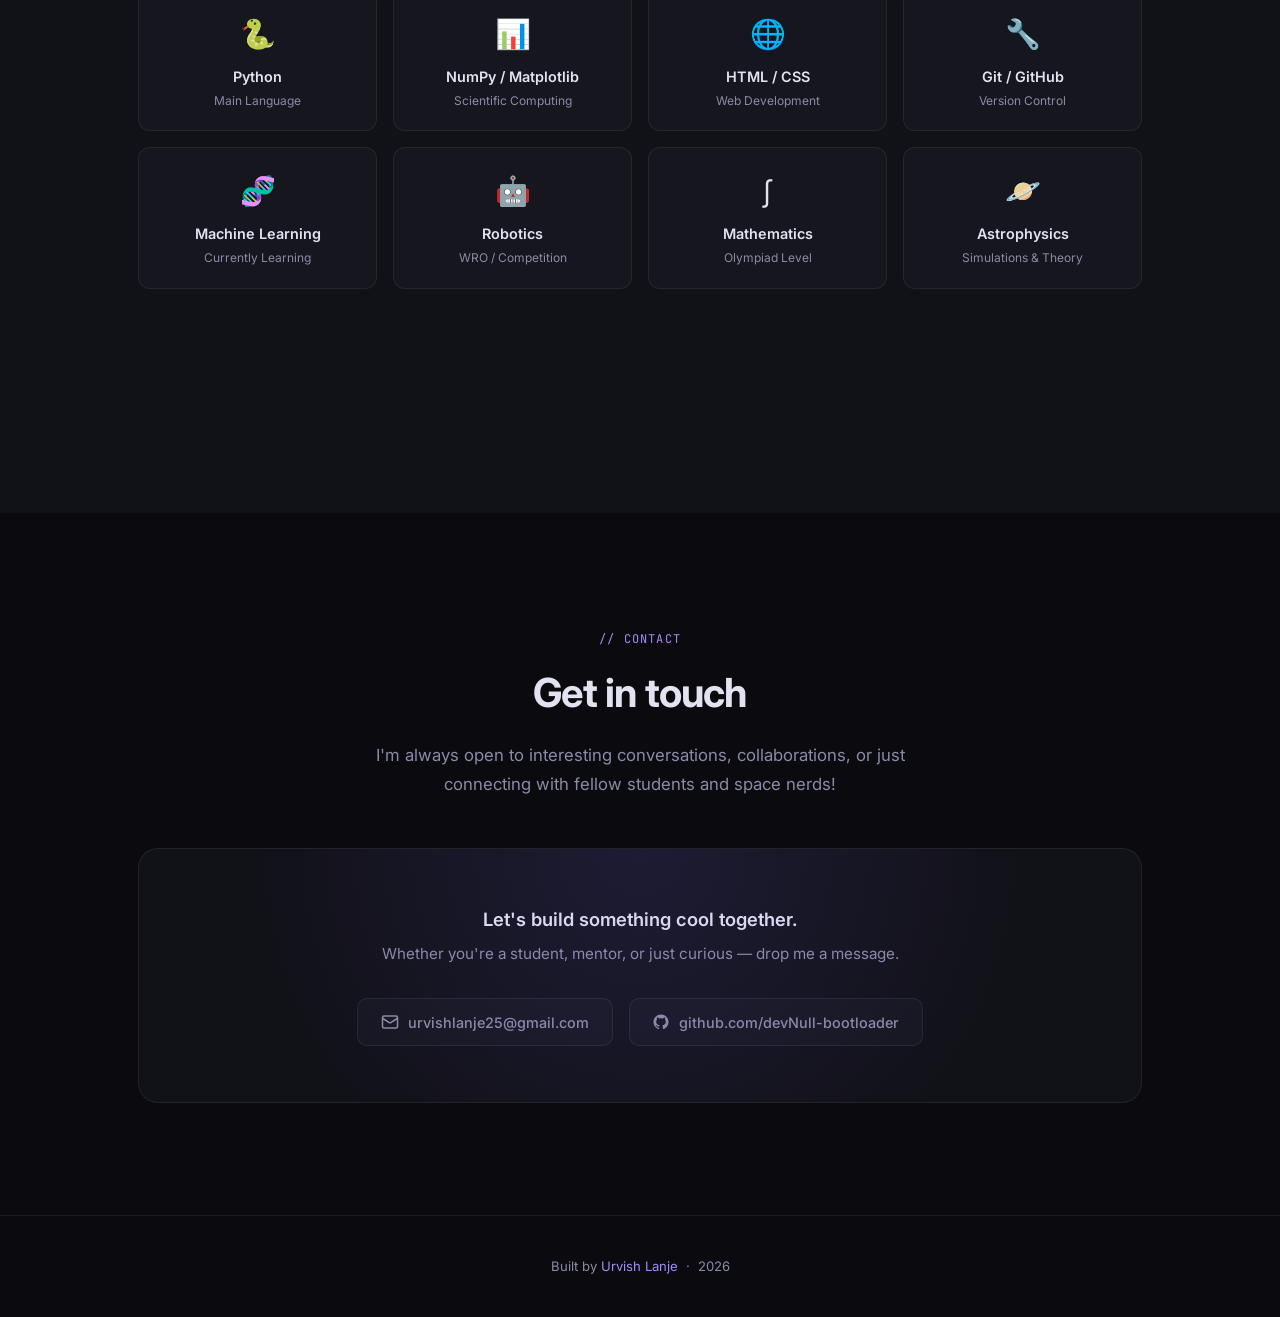
==== commit ee64f959: "Update project tags and footer year in index.html" ====
--- a/index.html
+++ b/index.html
@@ -5,6 +5,19 @@
   <meta name="viewport" content="width=device-width, initial-scale=1.0" />
   <title>Urvish Lanje — Developer & Problem Solver</title>
   <meta name="description" content="Personal website of Urvish Lanje — student, developer, astrophysics enthusiast." />
+  <meta name="robots" content="index, follow" />
+  <meta name="author" content="Urvish Lanje" />
+  <link rel="canonical" href="https://devnull-bootloader.github.io/" />
+  <!-- Open Graph -->
+  <meta property="og:type" content="website" />
+  <meta property="og:url" content="https://devnull-bootloader.github.io/" />
+  <meta property="og:title" content="Urvish Lanje — Developer & Problem Solver" />
+  <meta property="og:description" content="Personal website of Urvish Lanje — student, developer, astrophysics enthusiast." />
+  <meta property="og:site_name" content="Urvish Lanje" />
+  <!-- Twitter Card -->
+  <meta name="twitter:card" content="summary" />
+  <meta name="twitter:title" content="Urvish Lanje — Developer & Problem Solver" />
+  <meta name="twitter:description" content="Personal website of Urvish Lanje — student, developer, astrophysics enthusiast." />
   <link rel="preconnect" href="https://fonts.googleapis.com" />
   <link rel="preconnect" href="https://fonts.gstatic.com" crossorigin />
   <link href="https://fonts.googleapis.com/css2?family=Inter:wght@300;400;500;600;700&family=JetBrains+Mono:wght@400;500&display=swap" rel="stylesheet" />
@@ -362,6 +375,7 @@
     }
     .lang-python { background: #3572A5; }
     .lang-html   { background: #e34c26; }
+    .lang-shortcuts   { background: #35a558; }
 
     .project-stars {
       font-size: .8rem; color: var(--text-dim);
@@ -727,12 +741,12 @@
               A professional and sleek iOS shortcut toolbox - for any task.
             </p>
             <div class="tag-list">
-              <span class="tag">Cosmology</span>
-              <span class="tag">Simulation</span>
+              <span class="tag">Utility</span>
+              <span class="tag">iOS Apps</span>
             </div>
             <div class="project-footer">
               <div class="project-lang">
-                <span class="lang-dot lang-python"></span> Python
+                <span class="lang-dot lang-shortcuts"></span> Shortcuts
               </div>
             </div>
           </a>
@@ -832,7 +846,7 @@
             <div class="achievement-title">Jugend Forscht</div>
             <div class="achievement-desc">Research & project-based science competition — presented astrophysics work.</div>
           </div>
-          <span class="achievement-badge badge-blue">Participant</span>
+          <span class="achievement-badge badge-blue">State Finals</span>
         </div>
 
         <div class="achievement-item reveal">
@@ -928,7 +942,7 @@
   </main>
 
   <footer>
-    <p>Built by <a href="https://github.com/devNull-bootloader">Urvish Lanje</a> &nbsp;·&nbsp; 2025</p>
+    <p>Built by <a href="https://github.com/devNull-bootloader">Urvish Lanje</a> &nbsp;·&nbsp; 2026</p>
   </footer>
 
   <script>
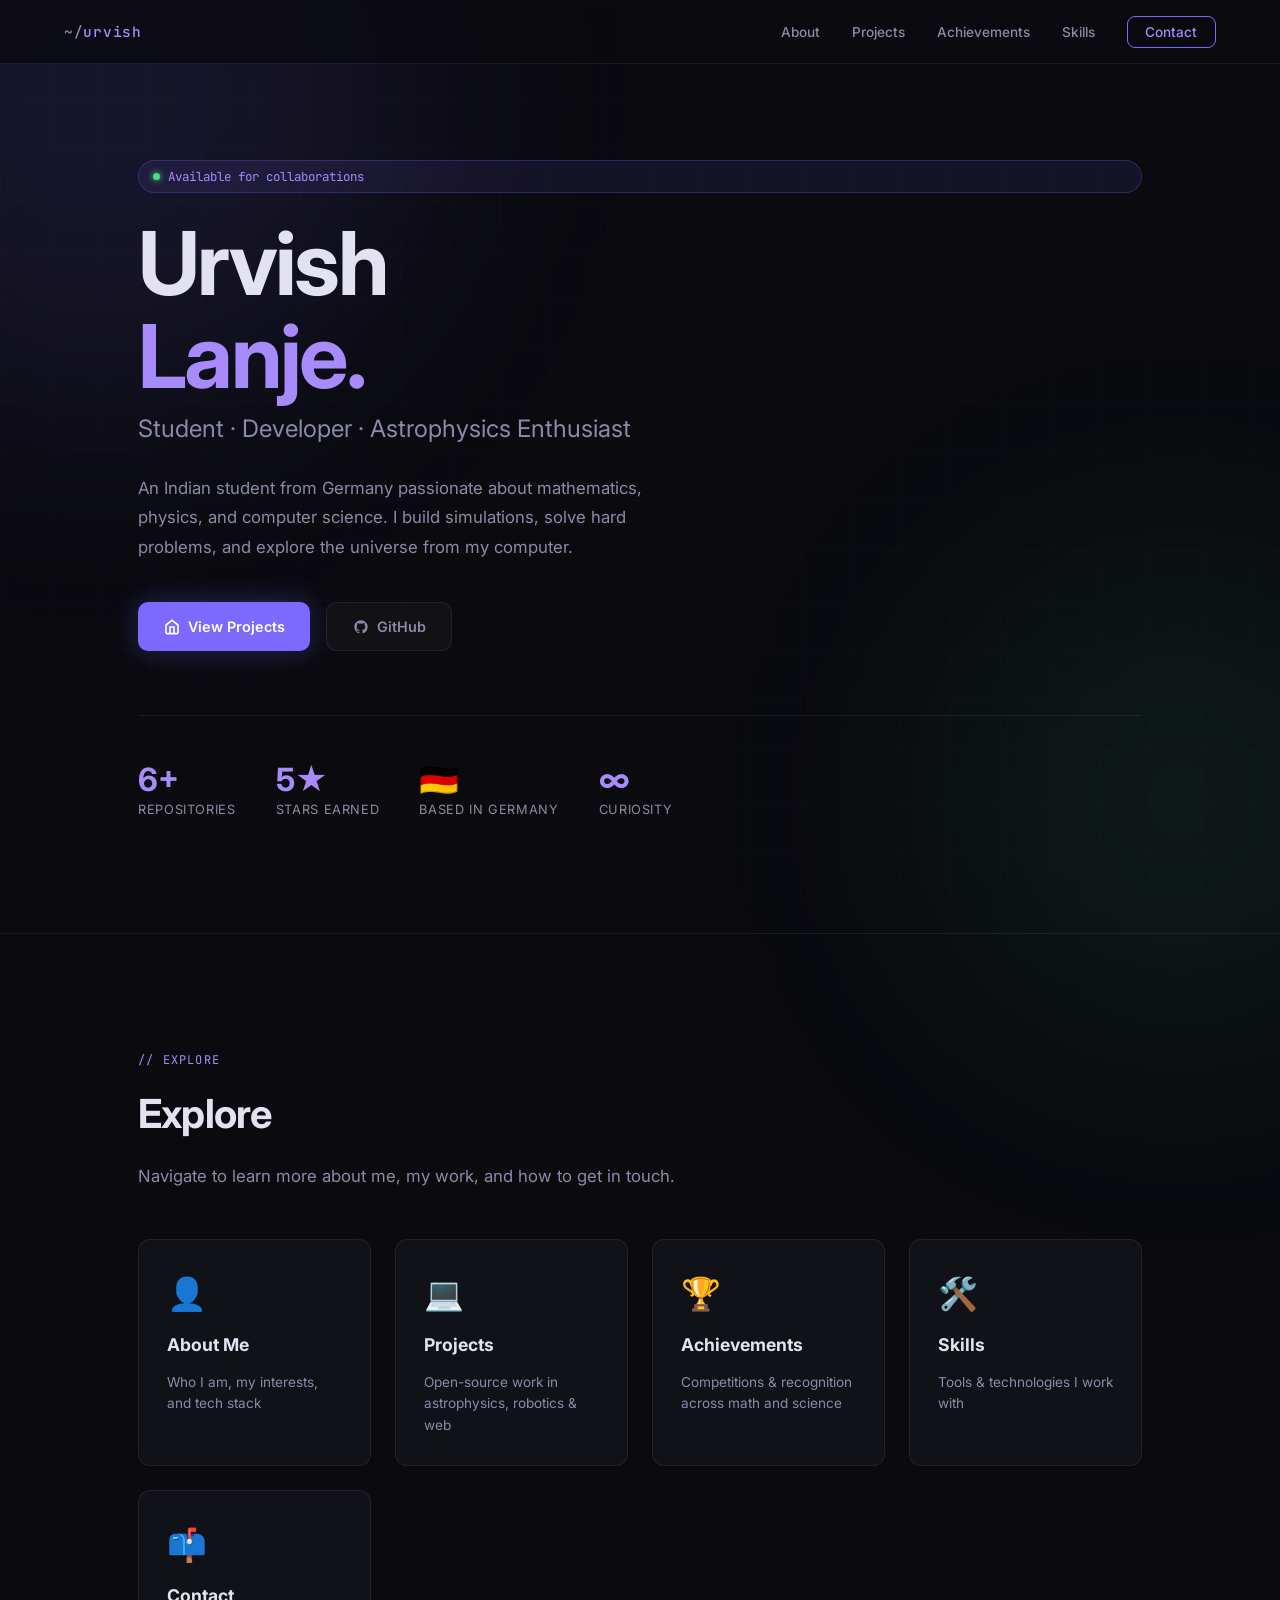
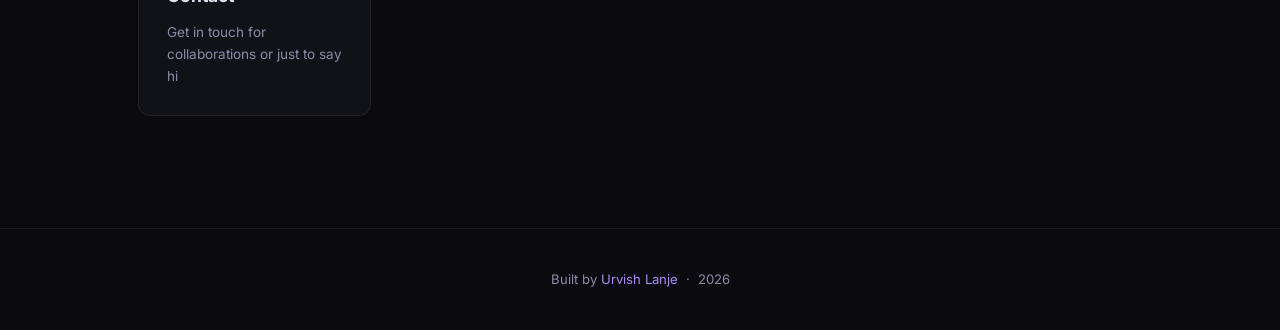
==== commit c0901c8e: "Split index.html into multiple pages and add internal navigation for SEO and crawlability Co-authore" ====
--- a/index.html
+++ b/index.html
@@ -21,524 +21,7 @@
   <link rel="preconnect" href="https://fonts.googleapis.com" />
   <link rel="preconnect" href="https://fonts.gstatic.com" crossorigin />
   <link href="https://fonts.googleapis.com/css2?family=Inter:wght@300;400;500;600;700&family=JetBrains+Mono:wght@400;500&display=swap" rel="stylesheet" />
-  <style>
-    /* ── Reset & Variables ─────────────────────────────── */
-    *, *::before, *::after { box-sizing: border-box; margin: 0; padding: 0; }
-
-    :root {
-      --bg:        #0a0a0f;
-      --bg2:       #111118;
-      --bg3:       #16161f;
-      --border:    rgba(255,255,255,.07);
-      --accent:    #7c6aff;
-      --accent2:   #a78bfa;
-      --text:      #e2e2f0;
-      --text-dim:  #8b8ba8;
-      --green:     #4ade80;
-      --radius:    12px;
-      --transition: .25s cubic-bezier(.4,0,.2,1);
-    }
-
-    html { scroll-behavior: smooth; }
-
-    body {
-      font-family: 'Inter', sans-serif;
-      background: var(--bg);
-      color: var(--text);
-      line-height: 1.6;
-      overflow-x: hidden;
-    }
-
-    a { color: inherit; text-decoration: none; }
-
-    /* ── Animated Background ───────────────────────────── */
-    .bg-grid {
-      position: fixed; inset: 0; z-index: 0;
-      background-image:
-        linear-gradient(rgba(124,106,255,.03) 1px, transparent 1px),
-        linear-gradient(90deg, rgba(124,106,255,.03) 1px, transparent 1px);
-      background-size: 50px 50px;
-      pointer-events: none;
-    }
-
-    .bg-orb {
-      position: fixed; border-radius: 50%;
-      filter: blur(120px); pointer-events: none; z-index: 0;
-    }
-    .bg-orb-1 {
-      width: 600px; height: 600px;
-      background: rgba(124,106,255,.12);
-      top: -200px; left: -200px;
-    }
-    .bg-orb-2 {
-      width: 500px; height: 500px;
-      background: rgba(74,222,128,.07);
-      bottom: -150px; right: -150px;
-    }
-
-    /* ── Navigation ────────────────────────────────────── */
-    nav {
-      position: fixed; top: 0; left: 0; right: 0; z-index: 100;
-      display: flex; align-items: center; justify-content: space-between;
-      padding: 0 clamp(1.5rem, 5vw, 4rem);
-      height: 64px;
-      background: rgba(10,10,15,.8);
-      backdrop-filter: blur(16px);
-      border-bottom: 1px solid var(--border);
-    }
-
-    .nav-logo {
-      font-family: 'JetBrains Mono', monospace;
-      font-weight: 500;
-      font-size: .9rem;
-      color: var(--accent2);
-      letter-spacing: .05em;
-    }
-    .nav-logo span { color: var(--text-dim); }
-
-    .nav-links {
-      display: flex; gap: 2rem; list-style: none;
-    }
-    .nav-links a {
-      font-size: .85rem; font-weight: 500;
-      color: var(--text-dim);
-      transition: color var(--transition);
-    }
-    .nav-links a:hover { color: var(--text); }
-
-    .nav-cta {
-      font-size: .85rem; font-weight: 600;
-      padding: .45rem 1.1rem;
-      border: 1px solid var(--accent);
-      border-radius: 8px;
-      color: var(--accent2) !important;
-      transition: background var(--transition), color var(--transition) !important;
-    }
-    .nav-cta:hover {
-      background: var(--accent) !important;
-      color: #fff !important;
-    }
-
-    /* ── Main wrapper ──────────────────────────────────── */
-    main { position: relative; z-index: 1; }
-
-    section {
-      width: 100%;
-      max-width: 1100px;
-      margin: 0 auto;
-      padding: 7rem clamp(1.5rem, 5vw, 3rem);
-    }
-
-    /* ── Hero ──────────────────────────────────────────── */
-    #hero {
-      min-height: 100vh;
-      display: flex; flex-direction: column;
-      justify-content: center;
-      padding-top: 10rem;
-    }
-
-    .hero-badge {
-      display: inline-flex; align-items: center; gap: .5rem;
-      font-family: 'JetBrains Mono', monospace;
-      font-size: .78rem;
-      color: var(--accent2);
-      background: rgba(124,106,255,.1);
-      border: 1px solid rgba(124,106,255,.25);
-      border-radius: 999px;
-      padding: .35rem .9rem;
-      margin-bottom: 1.5rem;
-    }
-    .hero-badge::before {
-      content: '';
-      width: 7px; height: 7px;
-      background: var(--green);
-      border-radius: 50%;
-      box-shadow: 0 0 6px var(--green);
-      animation: pulse 2s infinite;
-    }
-    @keyframes pulse {
-      0%,100% { opacity: 1; } 50% { opacity: .4; }
-    }
-
-    .hero-name {
-      font-size: clamp(3rem, 8vw, 5.5rem);
-      font-weight: 700;
-      letter-spacing: -.03em;
-      line-height: 1.05;
-      margin-bottom: .5rem;
-    }
-    .hero-name .accent { color: var(--accent2); }
-
-    .hero-title {
-      font-size: clamp(1.1rem, 3vw, 1.5rem);
-      font-weight: 400;
-      color: var(--text-dim);
-      margin-bottom: 1.6rem;
-    }
-
-    .hero-desc {
-      max-width: 560px;
-      font-size: 1.05rem;
-      color: var(--text-dim);
-      margin-bottom: 2.5rem;
-      line-height: 1.75;
-    }
-
-    .hero-buttons {
-      display: flex; flex-wrap: wrap; gap: 1rem;
-    }
-
-    .btn {
-      display: inline-flex; align-items: center; gap: .5rem;
-      font-size: .9rem; font-weight: 600;
-      padding: .75rem 1.6rem;
-      border-radius: 10px;
-      transition: all var(--transition);
-      cursor: pointer;
-    }
-    .btn-primary {
-      background: var(--accent);
-      color: #fff;
-      box-shadow: 0 0 30px rgba(124,106,255,.3);
-    }
-    .btn-primary:hover {
-      background: var(--accent2);
-      box-shadow: 0 0 45px rgba(124,106,255,.5);
-      transform: translateY(-2px);
-    }
-    .btn-ghost {
-      border: 1px solid var(--border);
-      color: var(--text-dim);
-      background: rgba(255,255,255,.03);
-    }
-    .btn-ghost:hover {
-      border-color: var(--accent);
-      color: var(--text);
-      transform: translateY(-2px);
-    }
-
-    .hero-stats {
-      display: flex; flex-wrap: wrap; gap: 2.5rem;
-      margin-top: 4rem;
-      padding-top: 3rem;
-      border-top: 1px solid var(--border);
-    }
-    .stat-value {
-      font-size: 2rem; font-weight: 700;
-      color: var(--accent2);
-      line-height: 1;
-    }
-    .stat-label {
-      font-size: .8rem; color: var(--text-dim);
-      margin-top: .25rem; letter-spacing: .05em;
-      text-transform: uppercase;
-    }
-
-    /* ── Section headers ───────────────────────────────── */
-    .section-tag {
-      display: inline-block;
-      font-family: 'JetBrains Mono', monospace;
-      font-size: .75rem;
-      color: var(--accent2);
-      letter-spacing: .1em;
-      text-transform: uppercase;
-      margin-bottom: .75rem;
-    }
-    .section-title {
-      font-size: clamp(1.75rem, 4vw, 2.5rem);
-      font-weight: 700;
-      letter-spacing: -.02em;
-      margin-bottom: 1rem;
-    }
-    .section-desc {
-      font-size: 1.05rem;
-      color: var(--text-dim);
-      max-width: 540px;
-      line-height: 1.75;
-    }
-
-    /* ── About ─────────────────────────────────────────── */
-    #about { padding-bottom: 5rem; }
-
-    .about-grid {
-      display: grid;
-      grid-template-columns: 1fr 1fr;
-      gap: 3rem;
-      margin-top: 3.5rem;
-    }
-
-    .about-card {
-      background: var(--bg2);
-      border: 1px solid var(--border);
-      border-radius: var(--radius);
-      padding: 1.75rem;
-      transition: border-color var(--transition), transform var(--transition);
-    }
-    .about-card:hover {
-      border-color: rgba(124,106,255,.35);
-      transform: translateY(-4px);
-    }
-    .about-card h3 {
-      font-size: 1rem; font-weight: 600;
-      margin-bottom: 1rem;
-      display: flex; align-items: center; gap: .6rem;
-    }
-    .card-icon {
-      font-size: 1.3rem;
-    }
-    .tag-list {
-      display: flex; flex-wrap: wrap; gap: .5rem;
-      margin-top: .75rem;
-    }
-    .tag {
-      font-size: .78rem; font-weight: 500;
-      padding: .3rem .75rem;
-      background: rgba(124,106,255,.1);
-      border: 1px solid rgba(124,106,255,.2);
-      border-radius: 999px;
-      color: var(--accent2);
-    }
-    .tag.green {
-      background: rgba(74,222,128,.08);
-      border-color: rgba(74,222,128,.2);
-      color: var(--green);
-    }
-
-    /* ── Projects ──────────────────────────────────────── */
-    #projects { background: var(--bg2); max-width: 100%; padding: 7rem 0; }
-    #projects .inner {
-      max-width: 1100px; margin: 0 auto;
-      padding: 0 clamp(1.5rem, 5vw, 3rem);
-    }
-
-    .projects-grid {
-      display: grid;
-      grid-template-columns: repeat(auto-fill, minmax(320px, 1fr));
-      gap: 1.5rem;
-      margin-top: 3rem;
-    }
-
-    .project-card {
-      background: var(--bg3);
-      border: 1px solid var(--border);
-      border-radius: var(--radius);
-      padding: 1.75rem;
-      display: flex; flex-direction: column;
-      gap: .75rem;
-      transition: border-color var(--transition), transform var(--transition), box-shadow var(--transition);
-      position: relative;
-      overflow: hidden;
-    }
-    .project-card::before {
-      content: '';
-      position: absolute; inset: 0;
-      background: linear-gradient(135deg, rgba(124,106,255,.04), transparent 60%);
-      pointer-events: none;
-    }
-    .project-card:hover {
-      border-color: rgba(124,106,255,.4);
-      transform: translateY(-5px);
-      box-shadow: 0 20px 40px rgba(0,0,0,.4);
-    }
-
-    .project-header {
-      display: flex; align-items: flex-start; justify-content: space-between;
-    }
-    .project-name {
-      font-size: 1.05rem; font-weight: 600;
-      color: var(--text);
-    }
-    .project-link-icon {
-      opacity: .4; font-size: 1.1rem;
-      transition: opacity var(--transition);
-    }
-    .project-card:hover .project-link-icon { opacity: 1; }
-
-    .project-desc {
-      font-size: .88rem;
-      color: var(--text-dim);
-      line-height: 1.65;
-      flex: 1;
-    }
-
-    .project-footer {
-      display: flex; align-items: center; justify-content: space-between;
-      margin-top: .25rem;
-    }
-    .project-lang {
-      display: flex; align-items: center; gap: .4rem;
-      font-size: .8rem; color: var(--text-dim);
-    }
-    .lang-dot {
-      width: 10px; height: 10px; border-radius: 50%;
-      flex-shrink: 0;
-    }
-    .lang-python { background: #3572A5; }
-    .lang-html   { background: #e34c26; }
-    .lang-shortcuts   { background: #35a558; }
-
-    .project-stars {
-      font-size: .8rem; color: var(--text-dim);
-      display: flex; align-items: center; gap: .3rem;
-    }
-
-    /* ── Achievements ──────────────────────────────────── */
-    #achievements { }
-
-    .achievements-list {
-      display: flex; flex-direction: column; gap: 1rem;
-      margin-top: 3rem;
-    }
-
-    .achievement-item {
-      display: grid;
-      grid-template-columns: auto 1fr auto;
-      align-items: center;
-      gap: 1.5rem;
-      background: var(--bg2);
-      border: 1px solid var(--border);
-      border-radius: var(--radius);
-      padding: 1.4rem 1.75rem;
-      transition: border-color var(--transition), transform var(--transition);
-    }
-    .achievement-item:hover {
-      border-color: rgba(124,106,255,.35);
-      transform: translateX(4px);
-    }
-
-    .achievement-icon {
-      font-size: 1.6rem;
-      width: 2.5rem; text-align: center;
-    }
-
-    .achievement-title {
-      font-weight: 600; font-size: .97rem;
-      margin-bottom: .2rem;
-    }
-    .achievement-desc {
-      font-size: .83rem; color: var(--text-dim);
-    }
-
-    .achievement-badge {
-      font-size: .75rem; font-weight: 600;
-      padding: .3rem .8rem;
-      border-radius: 999px;
-      white-space: nowrap;
-    }
-    .badge-gold   { background: rgba(250,204,21,.12); color: #fbbf24; border: 1px solid rgba(251,191,36,.2); }
-    .badge-silver { background: rgba(148,163,184,.12); color: #94a3b8; border: 1px solid rgba(148,163,184,.2); }
-    .badge-blue   { background: rgba(96,165,250,.12);  color: #60a5fa; border: 1px solid rgba(96,165,250,.2); }
-
-    /* ── Skills ────────────────────────────────────────── */
-    #skills { background: var(--bg2); max-width: 100%; padding: 7rem 0; }
-    #skills .inner {
-      max-width: 1100px; margin: 0 auto;
-      padding: 0 clamp(1.5rem, 5vw, 3rem);
-    }
-
-    .skills-grid {
-      display: grid;
-      grid-template-columns: repeat(auto-fill, minmax(200px, 1fr));
-      gap: 1rem;
-      margin-top: 3rem;
-    }
-
-    .skill-card {
-      background: var(--bg3);
-      border: 1px solid var(--border);
-      border-radius: var(--radius);
-      padding: 1.25rem 1.5rem;
-      text-align: center;
-      transition: border-color var(--transition), transform var(--transition);
-    }
-    .skill-card:hover {
-      border-color: rgba(124,106,255,.35);
-      transform: translateY(-3px);
-    }
-    .skill-icon { font-size: 1.8rem; margin-bottom: .5rem; }
-    .skill-name { font-size: .9rem; font-weight: 600; }
-    .skill-level { font-size: .75rem; color: var(--text-dim); margin-top: .2rem; }
-
-    /* ── Contact ───────────────────────────────────────── */
-    #contact { text-align: center; }
-
-    .contact-wrapper {
-      margin-top: 3rem;
-      background: var(--bg2);
-      border: 1px solid var(--border);
-      border-radius: 20px;
-      padding: 3.5rem;
-      position: relative;
-      overflow: hidden;
-    }
-    .contact-wrapper::before {
-      content: '';
-      position: absolute; inset: 0;
-      background: radial-gradient(circle at 50% 0%, rgba(124,106,255,.12), transparent 70%);
-      pointer-events: none;
-    }
-
-    .contact-links {
-      display: flex; flex-wrap: wrap; gap: 1rem;
-      justify-content: center;
-      margin-top: 2rem;
-    }
-
-    .contact-link {
-      display: flex; align-items: center; gap: .6rem;
-      font-size: .9rem; font-weight: 500;
-      padding: .7rem 1.4rem;
-      background: var(--bg3);
-      border: 1px solid var(--border);
-      border-radius: 10px;
-      color: var(--text-dim);
-      transition: all var(--transition);
-    }
-    .contact-link:hover {
-      border-color: var(--accent);
-      color: var(--text);
-      transform: translateY(-2px);
-    }
-
-    /* ── Footer ────────────────────────────────────────── */
-    footer {
-      text-align: center;
-      padding: 2.5rem 1.5rem;
-      border-top: 1px solid var(--border);
-      color: var(--text-dim);
-      font-size: .82rem;
-      position: relative; z-index: 1;
-    }
-    footer a { color: var(--accent2); }
-    footer a:hover { text-decoration: underline; }
-
-    /* ── Divider ───────────────────────────────────────── */
-    .divider {
-      width: 100%; height: 1px;
-      background: var(--border);
-      position: relative; z-index: 1;
-    }
-
-    /* ── Scroll reveal ─────────────────────────────────── */
-    .reveal {
-      opacity: 0;
-      transform: translateY(24px);
-      transition: opacity .65s ease, transform .65s ease;
-    }
-    .reveal.visible {
-      opacity: 1;
-      transform: translateY(0);
-    }
-
-    /* ── Responsive ────────────────────────────────────── */
-    @media (max-width: 768px) {
-      .nav-links { display: none; }
-      .about-grid { grid-template-columns: 1fr; }
-      .achievement-item { grid-template-columns: auto 1fr; }
-      .achievement-badge { display: none; }
-      .contact-wrapper { padding: 2rem 1.5rem; }
-    }
-  </style>
+  <link rel="stylesheet" href="/style.css" />
 </head>
 <body>
 
@@ -549,13 +32,13 @@
 
   <!-- Navigation -->
   <nav>
-    <span class="nav-logo"><span>~/</span>urvish</span>
+    <a href="/" class="nav-logo"><span>~/</span>urvish</a>
     <ul class="nav-links">
-      <li><a href="#about">About</a></li>
-      <li><a href="#projects">Projects</a></li>
-      <li><a href="#achievements">Achievements</a></li>
-      <li><a href="#skills">Skills</a></li>
-      <li><a href="#contact" class="nav-cta">Contact</a></li>
+      <li><a href="/about.html">About</a></li>
+      <li><a href="/projects.html">Projects</a></li>
+      <li><a href="/achievements.html">Achievements</a></li>
+      <li><a href="/skills.html">Skills</a></li>
+      <li><a href="/contact.html" class="nav-cta">Contact</a></li>
     </ul>
   </nav>
 
@@ -577,7 +60,7 @@
       </p>
 
       <div class="hero-buttons">
-        <a href="#projects" class="btn btn-primary">
+        <a href="/projects.html" class="btn btn-primary">
           <svg width="16" height="16" viewBox="0 0 24 24" fill="none" stroke="currentColor" stroke-width="2.5"><path d="M3 9l9-7 9 7v11a2 2 0 0 1-2 2H5a2 2 0 0 1-2-2z"/><polyline points="9 22 9 12 15 12 15 22"/></svg>
           View Projects
         </a>
@@ -609,334 +92,40 @@
 
     <div class="divider"></div>
 
-    <!-- ── About ── -->
-    <section id="about" class="reveal">
-      <span class="section-tag">// about me</span>
-      <h2 class="section-title">Who am I?</h2>
+    <!-- ── Explore ── -->
+    <section id="explore" class="reveal">
+      <span class="section-tag">// explore</span>
+      <h2 class="section-title">Explore</h2>
       <p class="section-desc">
-        I'm Urvish — an Indian student growing up in Germany with a deep love for
-        mathematics, physics, and programming. I enjoy turning complex ideas into
-        clean code and elegant solutions.
+        Navigate to learn more about me, my work, and how to get in touch.
       </p>
 
-      <div class="about-grid">
-        <div class="about-card reveal">
-          <h3><span class="card-icon">🧠</span> Interests</h3>
-          <p style="font-size:.9rem; color:var(--text-dim); line-height:1.7;">
-            From olympiad-style math proofs to astrophysics simulations — I love
-            tackling hard problems and understanding the fundamentals behind them.
-          </p>
-          <div class="tag-list">
-            <span class="tag">Mathematics</span>
-            <span class="tag">Astrophysics</span>
-            <span class="tag">Physics</span>
-            <span class="tag">Algorithms</span>
-            <span class="tag">Machine Learning</span>
-          </div>
-        </div>
-
-        <div class="about-card reveal">
-          <h3><span class="card-icon">💻</span> Tech Stack</h3>
-          <p style="font-size:.9rem; color:var(--text-dim); line-height:1.7;">
-            Python is my go-to for everything from scientific simulations to data
-            analysis. Currently exploring ML, AI, and advanced algorithms.
-          </p>
-          <div class="tag-list">
-            <span class="tag green">Python</span>
-            <span class="tag green">NumPy</span>
-            <span class="tag green">Matplotlib</span>
-            <span class="tag green">Git</span>
-            <span class="tag green">HTML/CSS</span>
-          </div>
-        </div>
-
-        <div class="about-card reveal">
-          <h3><span class="card-icon">🚀</span> Currently working on</h3>
-          <ul style="font-size:.9rem; color:var(--text-dim); line-height:2; padding-left:1.2rem;">
-            <li>Physics & math simulations</li>
-            <li>ML &amp; AI projects</li>
-            <li>Astrophysics visualizations</li>
-            <li>Competition preparation</li>
-          </ul>
-        </div>
-
-        <div class="about-card reveal">
-          <h3><span class="card-icon">🤝</span> Open to Collaborate</h3>
-          <p style="font-size:.9rem; color:var(--text-dim); line-height:1.7;">
-            I welcome student-friendly collaborations on open-source, educational,
-            or math/physics/CS-related projects. Reach out — I'd love to connect!
-          </p>
-          <div style="margin-top:.75rem;">
-            <a href="mailto:urvishlanje25@gmail.com" class="btn btn-ghost" style="font-size:.82rem; padding:.45rem 1rem;">
-              📫 urvishlanje25@gmail.com
-            </a>
-          </div>
-        </div>
-      </div>
-    </section>
-
-    <!-- ── Projects ── -->
-    <div id="projects" style="background:var(--bg2); position:relative; z-index:1;">
-      <div class="inner" style="padding-top:7rem; padding-bottom:7rem;">
-        <span class="section-tag reveal">// projects</span>
-        <h2 class="section-title reveal">What I've built</h2>
-        <p class="section-desc reveal">
-          A selection of repositories exploring astrophysics, robotics, web apps,
-          and more. All open-source on GitHub.
-        </p>
-
-        <div class="projects-grid">
-
-          <a href="https://github.com/devNull-bootloader/astrophysics-with-python" target="_blank" rel="noopener" class="project-card reveal">
-            <div class="project-header">
-              <span class="project-name">🪐 astrophysics-with-python</span>
-              <span class="project-link-icon">↗</span>
-            </div>
-            <p class="project-desc">
-              A collection of Python projects exploring astrophysics through
-              simulations — orbital mechanics, Hohmann transfers, and N-body
-              problems.
-            </p>
-            <div class="tag-list">
-              <span class="tag">Orbital Mechanics</span>
-              <span class="tag">Hohmann Transfer</span>
-              <span class="tag">N-body Sim</span>
-            </div>
-            <div class="project-footer">
-              <div class="project-lang">
-                <span class="lang-dot lang-python"></span> Python
-              </div>
-              <div class="project-stars">⭐ 5</div>
-            </div>
-          </a>
-
-          <a href="https://github.com/devNull-bootloader/WRO_Junior_2025" target="_blank" rel="noopener" class="project-card reveal">
-            <div class="project-header">
-              <span class="project-name">🤖 WRO Junior 2025</span>
-              <span class="project-link-icon">↗</span>
-            </div>
-            <p class="project-desc">
-              Code and resources for the World Robot Olympiad Junior category.
-              Reached the National Finals representing Germany.
-            </p>
-            <div class="tag-list">
-              <span class="tag">Robotics</span>
-              <span class="tag">WRO</span>
-              <span class="tag">Competition</span>
-            </div>
-            <div class="project-footer">
-              <div class="project-lang">
-                <span class="lang-dot lang-python"></span> Python
-              </div>
-              <div class="project-stars">🏆 National Finals</div>
-            </div>
-          </a>
-
-          <a href="https://github.com/theodorismmmm/XMenu" target="_blank" rel="noopener" class="project-card reveal">
-            <div class="project-header">
-              <span class="project-name">💥 XMenu</span>
-              <span class="project-link-icon">↗</span>
-            </div>
-            <p class="project-desc">
-              A professional and sleek iOS shortcut toolbox - for any task.
-            </p>
-            <div class="tag-list">
-              <span class="tag">Utility</span>
-              <span class="tag">iOS Apps</span>
-            </div>
-            <div class="project-footer">
-              <div class="project-lang">
-                <span class="lang-dot lang-shortcuts"></span> Shortcuts
-              </div>
-            </div>
-          </a>
-
-          <a href="https://github.com/devNull-bootloader/CosmicCombos" target="_blank" rel="noopener" class="project-card reveal">
-            <div class="project-header">
-              <span class="project-name">🌌 CosmicCombos</span>
-              <span class="project-link-icon">↗</span>
-            </div>
-            <p class="project-desc">
-              A web-based game project combining cosmic themes with interactive
-              HTML/CSS/JS — a creative experiment in front-end design.
-            </p>
-            <div class="tag-list">
-              <span class="tag">Web</span>
-              <span class="tag">Frontend</span>
-              <span class="tag">Interactive</span>
-            </div>
-            <div class="project-footer">
-              <div class="project-lang">
-                <span class="lang-dot lang-html"></span> HTML
-              </div>
-            </div>
-          </a>
-
-          <a href="https://github.com/devNull-bootloader/authenticator.github.io" target="_blank" rel="noopener" class="project-card reveal">
-            <div class="project-header">
-              <span class="project-name">🔐 Authenticator PWA</span>
-              <span class="project-link-icon">↗</span>
-            </div>
-            <p class="project-desc">
-              A lightweight HTML Authenticator Progressive Web App designed
-              specifically for the iPhone 5. Minimal, fast, and functional.
-            </p>
-            <div class="tag-list">
-              <span class="tag">PWA</span>
-              <span class="tag">Lightweight</span>
-              <span class="tag">Mobile</span>
-            </div>
-            <div class="project-footer">
-              <div class="project-lang">
-                <span class="lang-dot lang-html"></span> HTML
-              </div>
-            </div>
-          </a>
-
-          <a href="https://github.com/devNull-bootloader?tab=repositories" target="_blank" rel="noopener" class="project-card reveal" style="border-style:dashed; justify-content:center; align-items:center; text-align:center; min-height:180px;">
-            <span style="font-size:2rem;">+</span>
-            <span style="font-size:.9rem; color:var(--text-dim); margin-top:.5rem;">More on GitHub</span>
-          </a>
-
-        </div>
-      </div>
-    </div>
-
-    <!-- ── Achievements ── -->
-    <section id="achievements" class="reveal">
-      <span class="section-tag">// achievements</span>
-      <h2 class="section-title">Competitions & Recognition</h2>
-      <p class="section-desc">
-        Competing across math, science, and robotics — pushing limits and learning
-        through challenging contests.
-      </p>
-
-      <div class="achievements-list">
-
-        <div class="achievement-item reveal">
-          <span class="achievement-icon">🥇</span>
-          <div>
-            <div class="achievement-title">Pangea Mathematikwettbewerb</div>
-            <div class="achievement-desc">Won Gold in Germany multiple times — an international math competition.</div>
-          </div>
-          <span class="achievement-badge badge-gold">Gold × multiple</span>
-        </div>
-
-        <div class="achievement-item reveal">
-          <span class="achievement-icon">📐</span>
-          <div>
-            <div class="achievement-title">Mathematik-Olympiade</div>
-            <div class="achievement-desc">Qualified up to the Landesrunde (State Finals) — Germany's premier math olympiad.</div>
-          </div>
-          <span class="achievement-badge badge-silver">State Finals</span>
-        </div>
-
-        <div class="achievement-item reveal">
-          <span class="achievement-icon">🤖</span>
-          <div>
-            <div class="achievement-title">World Robot Olympiad</div>
-            <div class="achievement-desc">Reached National Finals representing Germany in competitive robotics.</div>
-          </div>
-          <span class="achievement-badge badge-blue">National Finals</span>
-        </div>
-
-        <div class="achievement-item reveal">
-          <span class="achievement-icon">🔬</span>
-          <div>
-            <div class="achievement-title">Jugend Forscht</div>
-            <div class="achievement-desc">Research & project-based science competition — presented astrophysics work.</div>
-          </div>
-          <span class="achievement-badge badge-blue">State Finals</span>
-        </div>
-
-        <div class="achievement-item reveal">
-          <span class="achievement-icon">🧮</span>
-          <div>
-            <div class="achievement-title">Jugend trainiert Mathematik (JuMa)</div>
-            <div class="achievement-desc">Selected as a candidate for Germany's elite mathematics training program.</div>
-          </div>
-          <span class="achievement-badge badge-silver">Candidate</span>
-        </div>
-
-      </div>
-    </section>
-
-    <!-- ── Skills ── -->
-    <div id="skills" style="background:var(--bg2); position:relative; z-index:1;">
-      <div class="inner" style="padding-top:7rem; padding-bottom:7rem;">
-        <span class="section-tag reveal">// skills</span>
-        <h2 class="section-title reveal">Tools & Technologies</h2>
-
-        <div class="skills-grid">
-          <div class="skill-card reveal">
-            <div class="skill-icon">🐍</div>
-            <div class="skill-name">Python</div>
-            <div class="skill-level">Main Language</div>
-          </div>
-          <div class="skill-card reveal">
-            <div class="skill-icon">📊</div>
-            <div class="skill-name">NumPy / Matplotlib</div>
-            <div class="skill-level">Scientific Computing</div>
-          </div>
-          <div class="skill-card reveal">
-            <div class="skill-icon">🌐</div>
-            <div class="skill-name">HTML / CSS</div>
-            <div class="skill-level">Web Development</div>
-          </div>
-          <div class="skill-card reveal">
-            <div class="skill-icon">🔧</div>
-            <div class="skill-name">Git / GitHub</div>
-            <div class="skill-level">Version Control</div>
-          </div>
-          <div class="skill-card reveal">
-            <div class="skill-icon">🧬</div>
-            <div class="skill-name">Machine Learning</div>
-            <div class="skill-level">Currently Learning</div>
-          </div>
-          <div class="skill-card reveal">
-            <div class="skill-icon">🤖</div>
-            <div class="skill-name">Robotics</div>
-            <div class="skill-level">WRO / Competition</div>
-          </div>
-          <div class="skill-card reveal">
-            <div class="skill-icon">∫</div>
-            <div class="skill-name">Mathematics</div>
-            <div class="skill-level">Olympiad Level</div>
-          </div>
-          <div class="skill-card reveal">
-            <div class="skill-icon">🪐</div>
-            <div class="skill-name">Astrophysics</div>
-            <div class="skill-level">Simulations & Theory</div>
-          </div>
-        </div>
-      </div>
-    </div>
-
-    <!-- ── Contact ── -->
-    <section id="contact" class="reveal">
-      <span class="section-tag">// contact</span>
-      <h2 class="section-title">Get in touch</h2>
-      <p class="section-desc" style="margin:0 auto;">
-        I'm always open to interesting conversations, collaborations, or just
-        connecting with fellow students and space nerds!
-      </p>
-
-      <div class="contact-wrapper reveal">
-        <p style="font-size:1.15rem; font-weight:600; margin-bottom:.5rem;">Let's build something cool together.</p>
-        <p style="font-size:.95rem; color:var(--text-dim);">
-          Whether you're a student, mentor, or just curious — drop me a message.
-        </p>
-
-        <div class="contact-links">
-          <a href="mailto:urvishlanje25@gmail.com" class="contact-link">
-            <svg width="18" height="18" viewBox="0 0 24 24" fill="none" stroke="currentColor" stroke-width="2"><rect width="20" height="16" x="2" y="4" rx="2"/><path d="m22 7-8.97 5.7a1.94 1.94 0 0 1-2.06 0L2 7"/></svg>
-            urvishlanje25@gmail.com
-          </a>
-          <a href="https://github.com/devNull-bootloader" target="_blank" rel="noopener" class="contact-link">
-            <svg width="18" height="18" viewBox="0 0 24 24" fill="currentColor"><path d="M12 2C6.477 2 2 6.477 2 12c0 4.418 2.865 8.166 6.839 9.489.5.092.682-.217.682-.482 0-.237-.009-.868-.013-1.703-2.782.604-3.369-1.341-3.369-1.341-.454-1.154-1.11-1.462-1.11-1.462-.908-.62.069-.608.069-.608 1.003.07 1.531 1.03 1.531 1.03.892 1.529 2.341 1.087 2.91.832.092-.647.35-1.088.636-1.338-2.22-.253-4.555-1.11-4.555-4.943 0-1.091.39-1.984 1.029-2.683-.103-.253-.446-1.27.098-2.647 0 0 .84-.269 2.75 1.025A9.578 9.578 0 0 1 12 6.836a9.59 9.59 0 0 1 2.504.337c1.909-1.294 2.747-1.025 2.747-1.025.546 1.377.203 2.394.1 2.647.64.699 1.028 1.592 1.028 2.683 0 3.842-2.339 4.687-4.566 4.935.359.309.678.919.678 1.852 0 1.336-.012 2.415-.012 2.742 0 .267.18.578.688.48C19.138 20.163 22 16.418 22 12c0-5.523-4.477-10-10-10z"/></svg>
-            github.com/devNull-bootloader
-          </a>
-        </div>
+      <div class="nav-cards">
+        <a href="/about.html" class="nav-card reveal">
+          <span class="nav-card-icon" aria-hidden="true">👤</span>
+          <span class="nav-card-title">About Me</span>
+          <span class="nav-card-desc">Who I am, my interests, and tech stack</span>
+        </a>
+        <a href="/projects.html" class="nav-card reveal">
+          <span class="nav-card-icon" aria-hidden="true">💻</span>
+          <span class="nav-card-title">Projects</span>
+          <span class="nav-card-desc">Open-source work in astrophysics, robotics &amp; web</span>
+        </a>
+        <a href="/achievements.html" class="nav-card reveal">
+          <span class="nav-card-icon" aria-hidden="true">🏆</span>
+          <span class="nav-card-title">Achievements</span>
+          <span class="nav-card-desc">Competitions &amp; recognition across math and science</span>
+        </a>
+        <a href="/skills.html" class="nav-card reveal">
+          <span class="nav-card-icon" aria-hidden="true">🛠️</span>
+          <span class="nav-card-title">Skills</span>
+          <span class="nav-card-desc">Tools &amp; technologies I work with</span>
+        </a>
+        <a href="/contact.html" class="nav-card reveal">
+          <span class="nav-card-icon" aria-hidden="true">📫</span>
+          <span class="nav-card-title">Contact</span>
+          <span class="nav-card-desc">Get in touch for collaborations or just to say hi</span>
+        </a>
       </div>
     </section>
   </main>
--- a/style.css
+++ b/style.css
@@ -0,0 +1,548 @@
+/* ── Reset & Variables ─────────────────────────────── */
+*, *::before, *::after { box-sizing: border-box; margin: 0; padding: 0; }
+
+:root {
+  --bg:        #0a0a0f;
+  --bg2:       #111118;
+  --bg3:       #16161f;
+  --border:    rgba(255,255,255,.07);
+  --accent:    #7c6aff;
+  --accent2:   #a78bfa;
+  --text:      #e2e2f0;
+  --text-dim:  #8b8ba8;
+  --green:     #4ade80;
+  --radius:    12px;
+  --transition: .25s cubic-bezier(.4,0,.2,1);
+}
+
+html { scroll-behavior: smooth; }
+
+body {
+  font-family: 'Inter', sans-serif;
+  background: var(--bg);
+  color: var(--text);
+  line-height: 1.6;
+  overflow-x: hidden;
+}
+
+a { color: inherit; text-decoration: none; }
+
+/* ── Animated Background ───────────────────────────── */
+.bg-grid {
+  position: fixed; inset: 0; z-index: 0;
+  background-image:
+    linear-gradient(rgba(124,106,255,.03) 1px, transparent 1px),
+    linear-gradient(90deg, rgba(124,106,255,.03) 1px, transparent 1px);
+  background-size: 50px 50px;
+  pointer-events: none;
+}
+
+.bg-orb {
+  position: fixed; border-radius: 50%;
+  filter: blur(120px); pointer-events: none; z-index: 0;
+}
+.bg-orb-1 {
+  width: 600px; height: 600px;
+  background: rgba(124,106,255,.12);
+  top: -200px; left: -200px;
+}
+.bg-orb-2 {
+  width: 500px; height: 500px;
+  background: rgba(74,222,128,.07);
+  bottom: -150px; right: -150px;
+}
+
+/* ── Navigation ────────────────────────────────────── */
+nav {
+  position: fixed; top: 0; left: 0; right: 0; z-index: 100;
+  display: flex; align-items: center; justify-content: space-between;
+  padding: 0 clamp(1.5rem, 5vw, 4rem);
+  height: 64px;
+  background: rgba(10,10,15,.8);
+  backdrop-filter: blur(16px);
+  border-bottom: 1px solid var(--border);
+}
+
+.nav-logo {
+  font-family: 'JetBrains Mono', monospace;
+  font-weight: 500;
+  font-size: .9rem;
+  color: var(--accent2);
+  letter-spacing: .05em;
+}
+.nav-logo span { color: var(--text-dim); }
+
+.nav-links {
+  display: flex; gap: 2rem; list-style: none;
+}
+.nav-links a {
+  font-size: .85rem; font-weight: 500;
+  color: var(--text-dim);
+  transition: color var(--transition);
+}
+.nav-links a:hover,
+.nav-links a.nav-active { color: var(--text); }
+
+.nav-cta {
+  font-size: .85rem; font-weight: 600;
+  padding: .45rem 1.1rem;
+  border: 1px solid var(--accent);
+  border-radius: 8px;
+  color: var(--accent2) !important;
+  transition: background var(--transition), color var(--transition) !important;
+}
+.nav-cta:hover,
+.nav-cta.nav-active {
+  background: var(--accent) !important;
+  color: #fff !important;
+}
+
+/* ── Main wrapper ──────────────────────────────────── */
+main { position: relative; z-index: 1; }
+
+section {
+  width: 100%;
+  max-width: 1100px;
+  margin: 0 auto;
+  padding: 7rem clamp(1.5rem, 5vw, 3rem);
+}
+
+/* ── Hero ──────────────────────────────────────────── */
+#hero {
+  min-height: 100vh;
+  display: flex; flex-direction: column;
+  justify-content: center;
+  padding-top: 10rem;
+}
+
+.hero-badge {
+  display: inline-flex; align-items: center; gap: .5rem;
+  font-family: 'JetBrains Mono', monospace;
+  font-size: .78rem;
+  color: var(--accent2);
+  background: rgba(124,106,255,.1);
+  border: 1px solid rgba(124,106,255,.25);
+  border-radius: 999px;
+  padding: .35rem .9rem;
+  margin-bottom: 1.5rem;
+}
+.hero-badge::before {
+  content: '';
+  width: 7px; height: 7px;
+  background: var(--green);
+  border-radius: 50%;
+  box-shadow: 0 0 6px var(--green);
+  animation: pulse 2s infinite;
+}
+@keyframes pulse {
+  0%,100% { opacity: 1; } 50% { opacity: .4; }
+}
+
+.hero-name {
+  font-size: clamp(3rem, 8vw, 5.5rem);
+  font-weight: 700;
+  letter-spacing: -.03em;
+  line-height: 1.05;
+  margin-bottom: .5rem;
+}
+.hero-name .accent { color: var(--accent2); }
+
+.hero-title {
+  font-size: clamp(1.1rem, 3vw, 1.5rem);
+  font-weight: 400;
+  color: var(--text-dim);
+  margin-bottom: 1.6rem;
+}
+
+.hero-desc {
+  max-width: 560px;
+  font-size: 1.05rem;
+  color: var(--text-dim);
+  margin-bottom: 2.5rem;
+  line-height: 1.75;
+}
+
+.hero-buttons {
+  display: flex; flex-wrap: wrap; gap: 1rem;
+}
+
+.btn {
+  display: inline-flex; align-items: center; gap: .5rem;
+  font-size: .9rem; font-weight: 600;
+  padding: .75rem 1.6rem;
+  border-radius: 10px;
+  transition: all var(--transition);
+  cursor: pointer;
+}
+.btn-primary {
+  background: var(--accent);
+  color: #fff;
+  box-shadow: 0 0 30px rgba(124,106,255,.3);
+}
+.btn-primary:hover {
+  background: var(--accent2);
+  box-shadow: 0 0 45px rgba(124,106,255,.5);
+  transform: translateY(-2px);
+}
+.btn-ghost {
+  border: 1px solid var(--border);
+  color: var(--text-dim);
+  background: rgba(255,255,255,.03);
+}
+.btn-ghost:hover {
+  border-color: var(--accent);
+  color: var(--text);
+  transform: translateY(-2px);
+}
+
+.hero-stats {
+  display: flex; flex-wrap: wrap; gap: 2.5rem;
+  margin-top: 4rem;
+  padding-top: 3rem;
+  border-top: 1px solid var(--border);
+}
+.stat-value {
+  font-size: 2rem; font-weight: 700;
+  color: var(--accent2);
+  line-height: 1;
+}
+.stat-label {
+  font-size: .8rem; color: var(--text-dim);
+  margin-top: .25rem; letter-spacing: .05em;
+  text-transform: uppercase;
+}
+
+/* ── Section headers ───────────────────────────────── */
+.section-tag {
+  display: inline-block;
+  font-family: 'JetBrains Mono', monospace;
+  font-size: .75rem;
+  color: var(--accent2);
+  letter-spacing: .1em;
+  text-transform: uppercase;
+  margin-bottom: .75rem;
+}
+.section-title {
+  font-size: clamp(1.75rem, 4vw, 2.5rem);
+  font-weight: 700;
+  letter-spacing: -.02em;
+  margin-bottom: 1rem;
+}
+.section-desc {
+  font-size: 1.05rem;
+  color: var(--text-dim);
+  max-width: 540px;
+  line-height: 1.75;
+}
+
+/* ── About ─────────────────────────────────────────── */
+#about { padding-bottom: 5rem; }
+
+.about-grid {
+  display: grid;
+  grid-template-columns: 1fr 1fr;
+  gap: 3rem;
+  margin-top: 3.5rem;
+}
+
+.about-card {
+  background: var(--bg2);
+  border: 1px solid var(--border);
+  border-radius: var(--radius);
+  padding: 1.75rem;
+  transition: border-color var(--transition), transform var(--transition);
+}
+.about-card:hover {
+  border-color: rgba(124,106,255,.35);
+  transform: translateY(-4px);
+}
+.about-card h3 {
+  font-size: 1rem; font-weight: 600;
+  margin-bottom: 1rem;
+  display: flex; align-items: center; gap: .6rem;
+}
+.card-icon {
+  font-size: 1.3rem;
+}
+.tag-list {
+  display: flex; flex-wrap: wrap; gap: .5rem;
+  margin-top: .75rem;
+}
+.tag {
+  font-size: .78rem; font-weight: 500;
+  padding: .3rem .75rem;
+  background: rgba(124,106,255,.1);
+  border: 1px solid rgba(124,106,255,.2);
+  border-radius: 999px;
+  color: var(--accent2);
+}
+.tag.green {
+  background: rgba(74,222,128,.08);
+  border-color: rgba(74,222,128,.2);
+  color: var(--green);
+}
+
+/* ── Projects ──────────────────────────────────────── */
+#projects { background: var(--bg2); max-width: 100%; padding: 7rem 0; }
+#projects .inner {
+  max-width: 1100px; margin: 0 auto;
+  padding: 0 clamp(1.5rem, 5vw, 3rem);
+}
+
+.projects-grid {
+  display: grid;
+  grid-template-columns: repeat(auto-fill, minmax(320px, 1fr));
+  gap: 1.5rem;
+  margin-top: 3rem;
+}
+
+.project-card {
+  background: var(--bg3);
+  border: 1px solid var(--border);
+  border-radius: var(--radius);
+  padding: 1.75rem;
+  display: flex; flex-direction: column;
+  gap: .75rem;
+  transition: border-color var(--transition), transform var(--transition), box-shadow var(--transition);
+  position: relative;
+  overflow: hidden;
+}
+.project-card::before {
+  content: '';
+  position: absolute; inset: 0;
+  background: linear-gradient(135deg, rgba(124,106,255,.04), transparent 60%);
+  pointer-events: none;
+}
+.project-card:hover {
+  border-color: rgba(124,106,255,.4);
+  transform: translateY(-5px);
+  box-shadow: 0 20px 40px rgba(0,0,0,.4);
+}
+
+.project-header {
+  display: flex; align-items: flex-start; justify-content: space-between;
+}
+.project-name {
+  font-size: 1.05rem; font-weight: 600;
+  color: var(--text);
+}
+.project-link-icon {
+  opacity: .4; font-size: 1.1rem;
+  transition: opacity var(--transition);
+}
+.project-card:hover .project-link-icon { opacity: 1; }
+
+.project-desc {
+  font-size: .88rem;
+  color: var(--text-dim);
+  line-height: 1.65;
+  flex: 1;
+}
+
+.project-footer {
+  display: flex; align-items: center; justify-content: space-between;
+  margin-top: .25rem;
+}
+.project-lang {
+  display: flex; align-items: center; gap: .4rem;
+  font-size: .8rem; color: var(--text-dim);
+}
+.lang-dot {
+  width: 10px; height: 10px; border-radius: 50%;
+  flex-shrink: 0;
+}
+.lang-python { background: #3572A5; }
+.lang-html   { background: #e34c26; }
+.lang-shortcuts   { background: #35a558; }
+
+.project-stars {
+  font-size: .8rem; color: var(--text-dim);
+  display: flex; align-items: center; gap: .3rem;
+}
+
+/* ── Achievements ──────────────────────────────────── */
+#achievements { }
+
+.achievements-list {
+  display: flex; flex-direction: column; gap: 1rem;
+  margin-top: 3rem;
+}
+
+.achievement-item {
+  display: grid;
+  grid-template-columns: auto 1fr auto;
+  align-items: center;
+  gap: 1.5rem;
+  background: var(--bg2);
+  border: 1px solid var(--border);
+  border-radius: var(--radius);
+  padding: 1.4rem 1.75rem;
+  transition: border-color var(--transition), transform var(--transition);
+}
+.achievement-item:hover {
+  border-color: rgba(124,106,255,.35);
+  transform: translateX(4px);
+}
+
+.achievement-icon {
+  font-size: 1.6rem;
+  width: 2.5rem; text-align: center;
+}
+
+.achievement-title {
+  font-weight: 600; font-size: .97rem;
+  margin-bottom: .2rem;
+}
+.achievement-desc {
+  font-size: .83rem; color: var(--text-dim);
+}
+
+.achievement-badge {
+  font-size: .75rem; font-weight: 600;
+  padding: .3rem .8rem;
+  border-radius: 999px;
+  white-space: nowrap;
+}
+.badge-gold   { background: rgba(250,204,21,.12); color: #fbbf24; border: 1px solid rgba(251,191,36,.2); }
+.badge-silver { background: rgba(148,163,184,.12); color: #94a3b8; border: 1px solid rgba(148,163,184,.2); }
+.badge-blue   { background: rgba(96,165,250,.12);  color: #60a5fa; border: 1px solid rgba(96,165,250,.2); }
+
+/* ── Skills ────────────────────────────────────────── */
+#skills { background: var(--bg2); max-width: 100%; padding: 7rem 0; }
+#skills .inner {
+  max-width: 1100px; margin: 0 auto;
+  padding: 0 clamp(1.5rem, 5vw, 3rem);
+}
+
+.skills-grid {
+  display: grid;
+  grid-template-columns: repeat(auto-fill, minmax(200px, 1fr));
+  gap: 1rem;
+  margin-top: 3rem;
+}
+
+.skill-card {
+  background: var(--bg3);
+  border: 1px solid var(--border);
+  border-radius: var(--radius);
+  padding: 1.25rem 1.5rem;
+  text-align: center;
+  transition: border-color var(--transition), transform var(--transition);
+}
+.skill-card:hover {
+  border-color: rgba(124,106,255,.35);
+  transform: translateY(-3px);
+}
+.skill-icon { font-size: 1.8rem; margin-bottom: .5rem; }
+.skill-name { font-size: .9rem; font-weight: 600; }
+.skill-level { font-size: .75rem; color: var(--text-dim); margin-top: .2rem; }
+
+/* ── Contact ───────────────────────────────────────── */
+#contact { text-align: center; }
+
+.contact-wrapper {
+  margin-top: 3rem;
+  background: var(--bg2);
+  border: 1px solid var(--border);
+  border-radius: 20px;
+  padding: 3.5rem;
+  position: relative;
+  overflow: hidden;
+}
+.contact-wrapper::before {
+  content: '';
+  position: absolute; inset: 0;
+  background: radial-gradient(circle at 50% 0%, rgba(124,106,255,.12), transparent 70%);
+  pointer-events: none;
+}
+
+.contact-links {
+  display: flex; flex-wrap: wrap; gap: 1rem;
+  justify-content: center;
+  margin-top: 2rem;
+}
+
+.contact-link {
+  display: flex; align-items: center; gap: .6rem;
+  font-size: .9rem; font-weight: 500;
+  padding: .7rem 1.4rem;
+  background: var(--bg3);
+  border: 1px solid var(--border);
+  border-radius: 10px;
+  color: var(--text-dim);
+  transition: all var(--transition);
+}
+.contact-link:hover {
+  border-color: var(--accent);
+  color: var(--text);
+  transform: translateY(-2px);
+}
+
+/* ── Footer ────────────────────────────────────────── */
+footer {
+  text-align: center;
+  padding: 2.5rem 1.5rem;
+  border-top: 1px solid var(--border);
+  color: var(--text-dim);
+  font-size: .82rem;
+  position: relative; z-index: 1;
+}
+footer a { color: var(--accent2); }
+footer a:hover { text-decoration: underline; }
+
+/* ── Divider ───────────────────────────────────────── */
+.divider {
+  width: 100%; height: 1px;
+  background: var(--border);
+  position: relative; z-index: 1;
+}
+
+/* ── Scroll reveal ─────────────────────────────────── */
+.reveal {
+  opacity: 0;
+  transform: translateY(24px);
+  transition: opacity .65s ease, transform .65s ease;
+}
+.reveal.visible {
+  opacity: 1;
+  transform: translateY(0);
+}
+
+/* ── Navigation Cards (index.html explore section) ── */
+.nav-cards {
+  display: grid;
+  grid-template-columns: repeat(auto-fill, minmax(200px, 1fr));
+  gap: 1.5rem;
+  margin-top: 3rem;
+}
+
+.nav-card {
+  display: flex;
+  flex-direction: column;
+  align-items: flex-start;
+  gap: .75rem;
+  background: var(--bg2);
+  border: 1px solid var(--border);
+  border-radius: var(--radius);
+  padding: 1.75rem;
+  transition: border-color var(--transition), transform var(--transition), box-shadow var(--transition);
+  color: var(--text);
+  text-decoration: none;
+}
+.nav-card:hover {
+  border-color: rgba(124,106,255,.4);
+  transform: translateY(-5px);
+  box-shadow: 0 20px 40px rgba(0,0,0,.4);
+}
+.nav-card-icon { font-size: 2rem; }
+.nav-card-title { font-size: 1.1rem; font-weight: 700; }
+.nav-card-desc { font-size: .85rem; color: var(--text-dim); }
+
+/* ── Responsive ────────────────────────────────────── */
+@media (max-width: 768px) {
+  .nav-links { display: none; }
+  .about-grid { grid-template-columns: 1fr; }
+  .achievement-item { grid-template-columns: auto 1fr; }
+  .achievement-badge { display: none; }
+  .contact-wrapper { padding: 2rem 1.5rem; }
+}
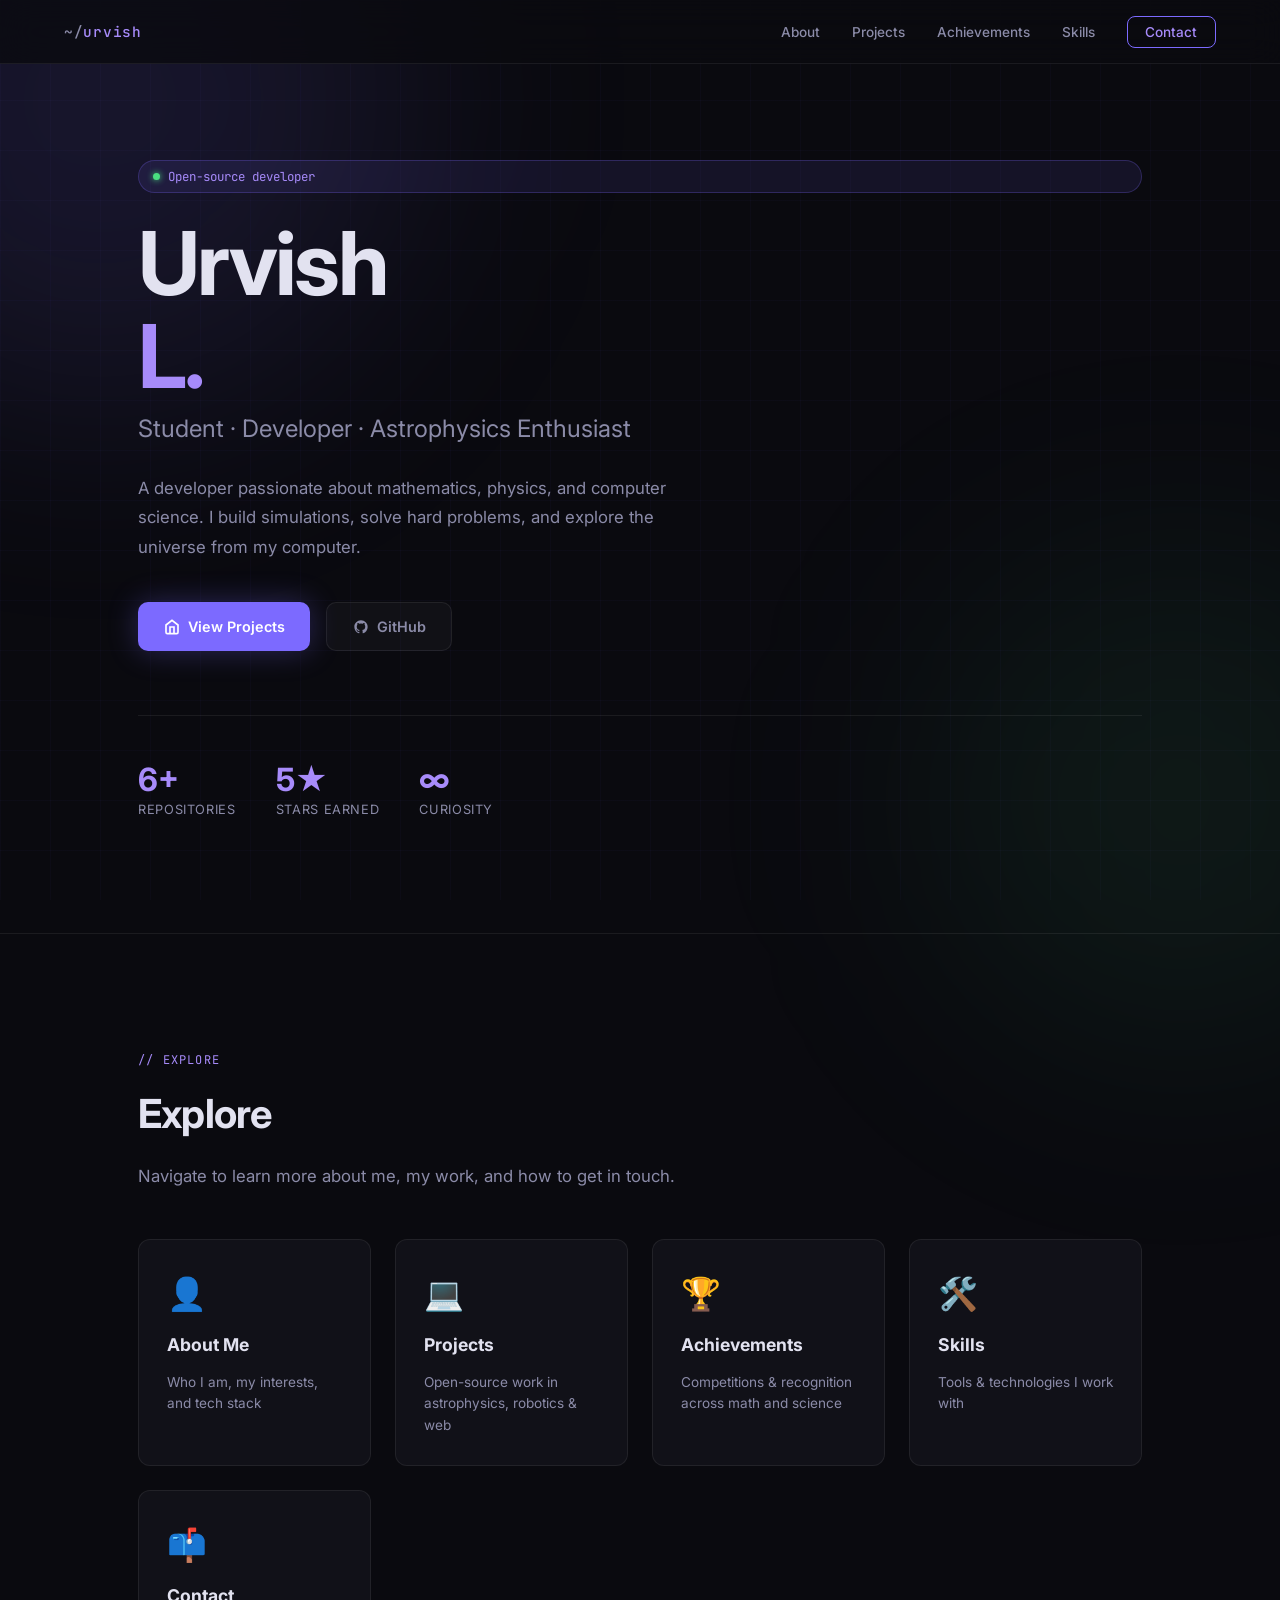
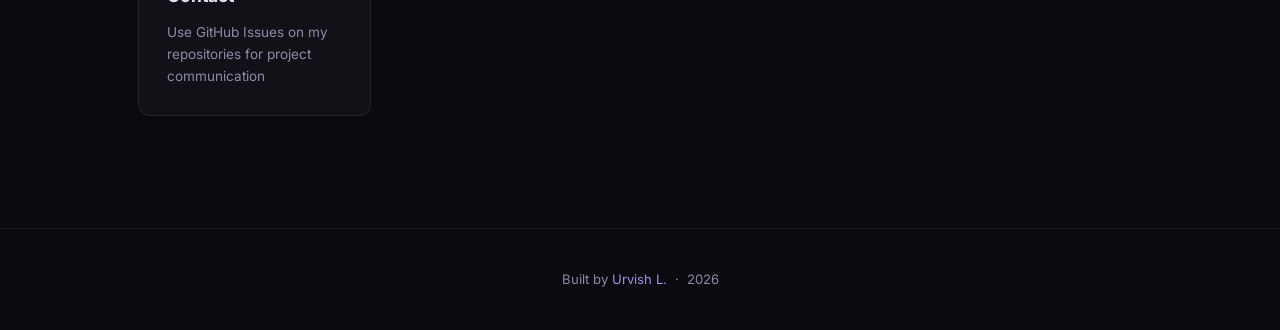
==== commit 7c903ccc: "Remove sensitive personal information from website Agent-Logs-Url: https://github.com/devNull-bootlo" ====
--- a/index.html
+++ b/index.html
@@ -3,24 +3,28 @@
 <head>
   <meta charset="UTF-8" />
   <meta name="viewport" content="width=device-width, initial-scale=1.0" />
-  <title>Urvish Lanje — Developer & Problem Solver</title>
-  <meta name="description" content="Personal website of Urvish Lanje — student, developer, astrophysics enthusiast." />
+  <title>Urvish L. — Developer & Problem Solver</title>
+  <meta name="description" content="Personal website of Urvish L. — student, developer, astrophysics enthusiast." />
   <meta name="robots" content="index, follow" />
-  <meta name="author" content="Urvish Lanje" />
+  <meta name="author" content="Urvish L." />
   <link rel="canonical" href="https://devnull-bootloader.github.io/" />
   <!-- Open Graph -->
   <meta property="og:type" content="website" />
   <meta property="og:url" content="https://devnull-bootloader.github.io/" />
-  <meta property="og:title" content="Urvish Lanje — Developer & Problem Solver" />
-  <meta property="og:description" content="Personal website of Urvish Lanje — student, developer, astrophysics enthusiast." />
-  <meta property="og:site_name" content="Urvish Lanje" />
+  <meta property="og:title" content="Urvish L. — Developer & Problem Solver" />
+  <meta property="og:description" content="Personal website of Urvish L. — student, developer, astrophysics enthusiast." />
+  <meta property="og:site_name" content="Urvish L." />
   <!-- Twitter Card -->
   <meta name="twitter:card" content="summary" />
-  <meta name="twitter:title" content="Urvish Lanje — Developer & Problem Solver" />
-  <meta name="twitter:description" content="Personal website of Urvish Lanje — student, developer, astrophysics enthusiast." />
+  <meta name="twitter:title" content="Urvish L. — Developer & Problem Solver" />
+  <meta name="twitter:description" content="Personal website of Urvish L. — student, developer, astrophysics enthusiast." />
   <link rel="preconnect" href="https://fonts.googleapis.com" />
   <link rel="preconnect" href="https://fonts.gstatic.com" crossorigin />
   <link href="https://fonts.googleapis.com/css2?family=Inter:wght@300;400;500;600;700&family=JetBrains+Mono:wght@400;500&display=swap" rel="stylesheet" />
+  <!-- Favicons -->
+  <link rel="icon" type="image/x-icon" href="/assets/icons/favicon.ico" />
+  <link rel="icon" type="image/png" sizes="512x512" href="/assets/icons/favicon.png" />
+  <link rel="apple-touch-icon" sizes="180x180" href="/assets/icons/apple-touch-icon.png" />
   <link rel="stylesheet" href="/style.css" />
 </head>
 <body>
@@ -45,16 +49,16 @@
   <main>
     <!-- ── Hero ── -->
     <section id="hero">
-      <div class="hero-badge">Available for collaborations</div>
+      <div class="hero-badge">Open-source developer</div>
 
       <h1 class="hero-name">
-        Urvish<br><span class="accent">Lanje.</span>
+        Urvish<br><span class="accent">L.</span>
       </h1>
 
       <p class="hero-title">Student · Developer · Astrophysics Enthusiast</p>
 
       <p class="hero-desc">
-        An Indian student from Germany passionate about mathematics, physics, and
+        A developer passionate about mathematics, physics, and
         computer science. I build simulations, solve hard problems, and explore the
         universe from my computer.
       </p>
@@ -78,10 +82,6 @@
         <div>
           <div class="stat-value">5★</div>
           <div class="stat-label">Stars earned</div>
-        </div>
-        <div>
-          <div class="stat-value">🇩🇪</div>
-          <div class="stat-label">Based in Germany</div>
         </div>
         <div>
           <div class="stat-value">∞</div>
@@ -124,14 +124,14 @@
         <a href="/contact.html" class="nav-card reveal">
           <span class="nav-card-icon" aria-hidden="true">📫</span>
           <span class="nav-card-title">Contact</span>
-          <span class="nav-card-desc">Get in touch for collaborations or just to say hi</span>
+          <span class="nav-card-desc">Use GitHub Issues on my repositories for project communication</span>
         </a>
       </div>
     </section>
   </main>
 
   <footer>
-    <p>Built by <a href="https://github.com/devNull-bootloader">Urvish Lanje</a> &nbsp;·&nbsp; 2026</p>
+    <p>Built by <a href="https://github.com/devNull-bootloader">Urvish L.</a> &nbsp;·&nbsp; 2026</p>
   </footer>
 
   <script>
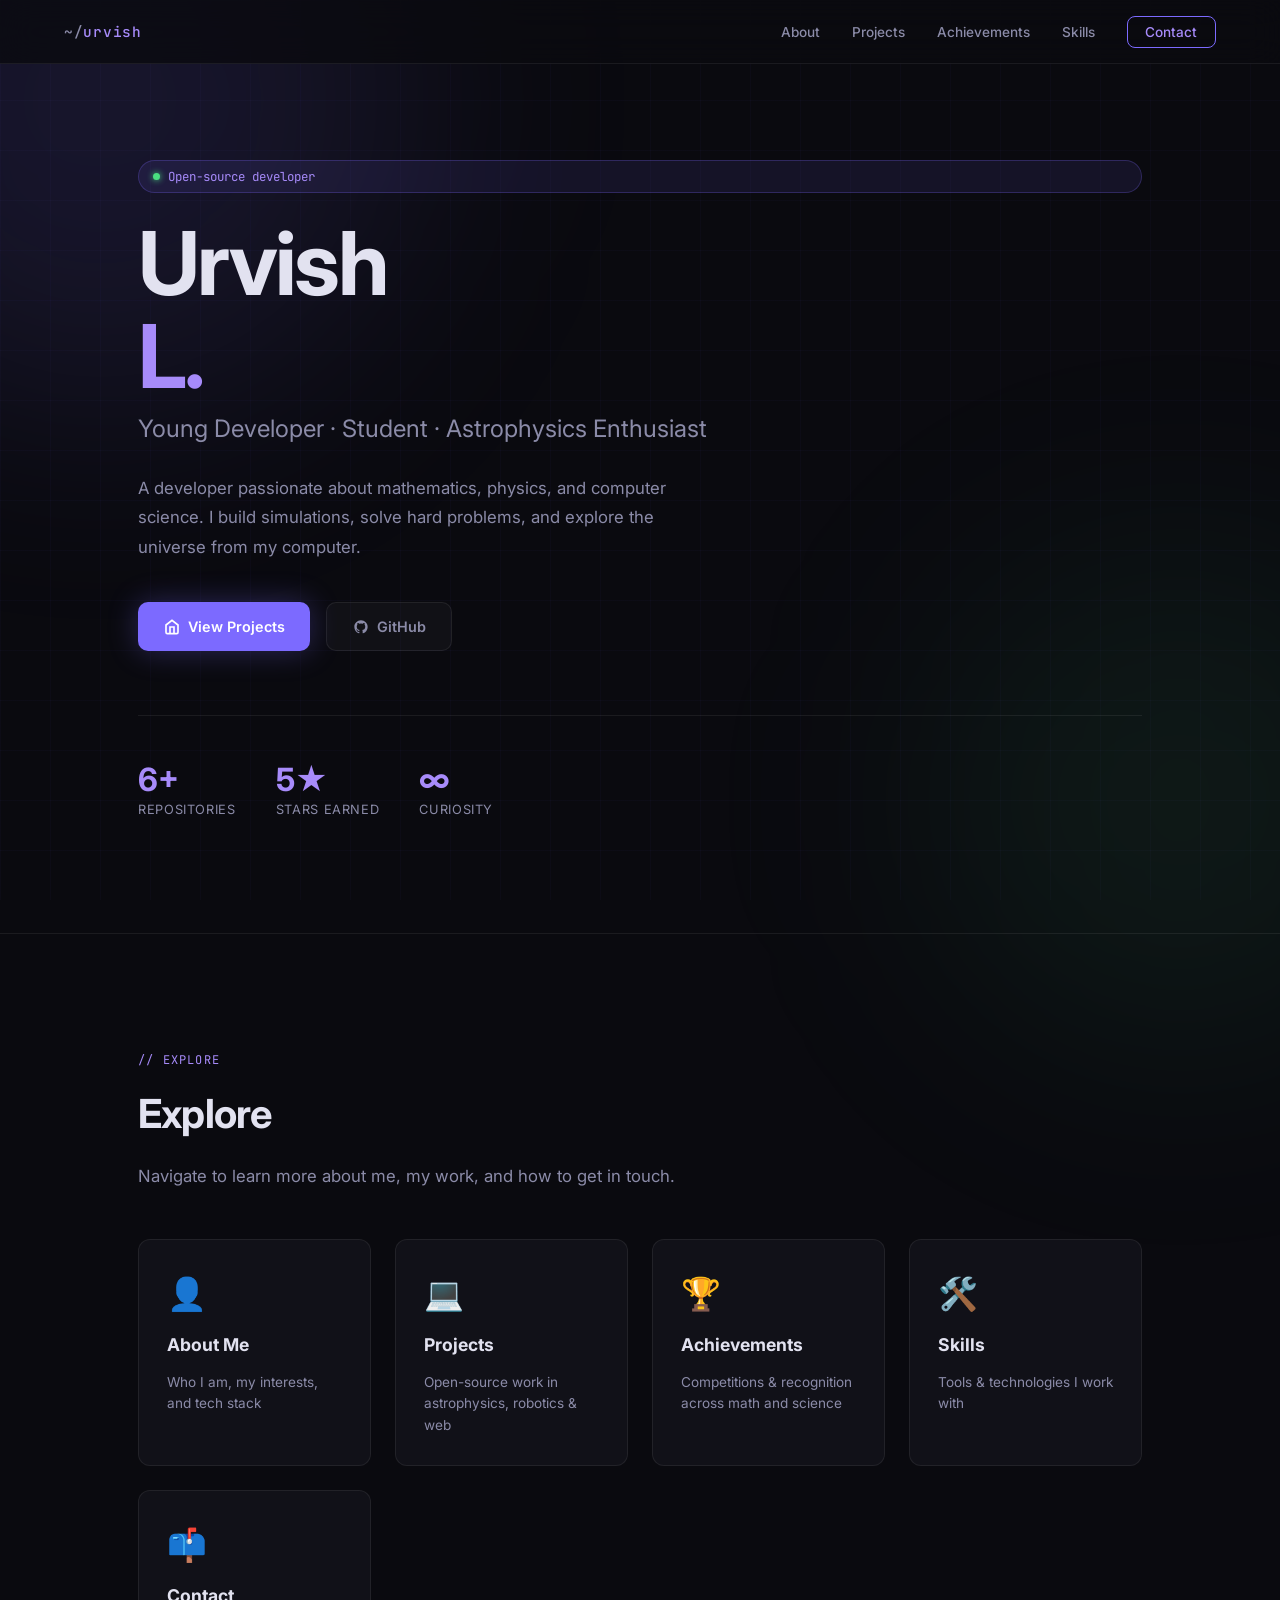
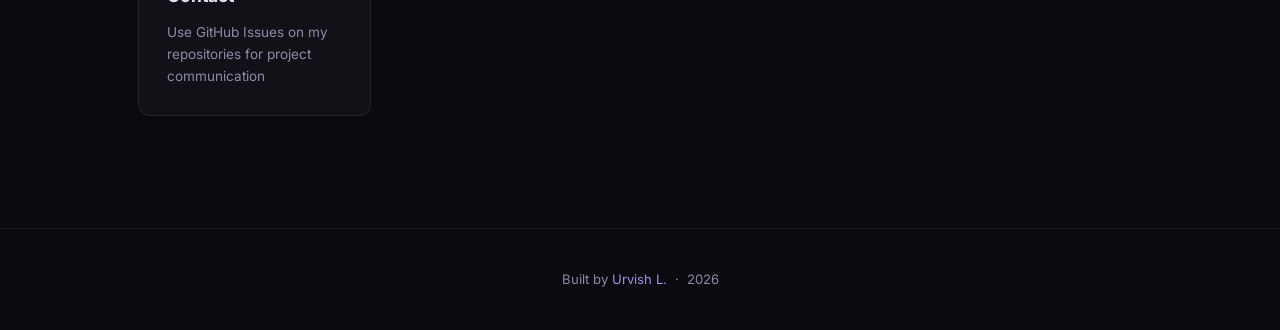
==== commit 5a2833e5: "Add "young" descriptor to hero subtitle and about intro Agent-Logs-Url: https://github.com/devNull-b" ====
--- a/index.html
+++ b/index.html
@@ -55,7 +55,7 @@
         Urvish<br><span class="accent">L.</span>
       </h1>
 
-      <p class="hero-title">Student · Developer · Astrophysics Enthusiast</p>
+      <p class="hero-title">Young Developer · Student · Astrophysics Enthusiast</p>
 
       <p class="hero-desc">
         A developer passionate about mathematics, physics, and
